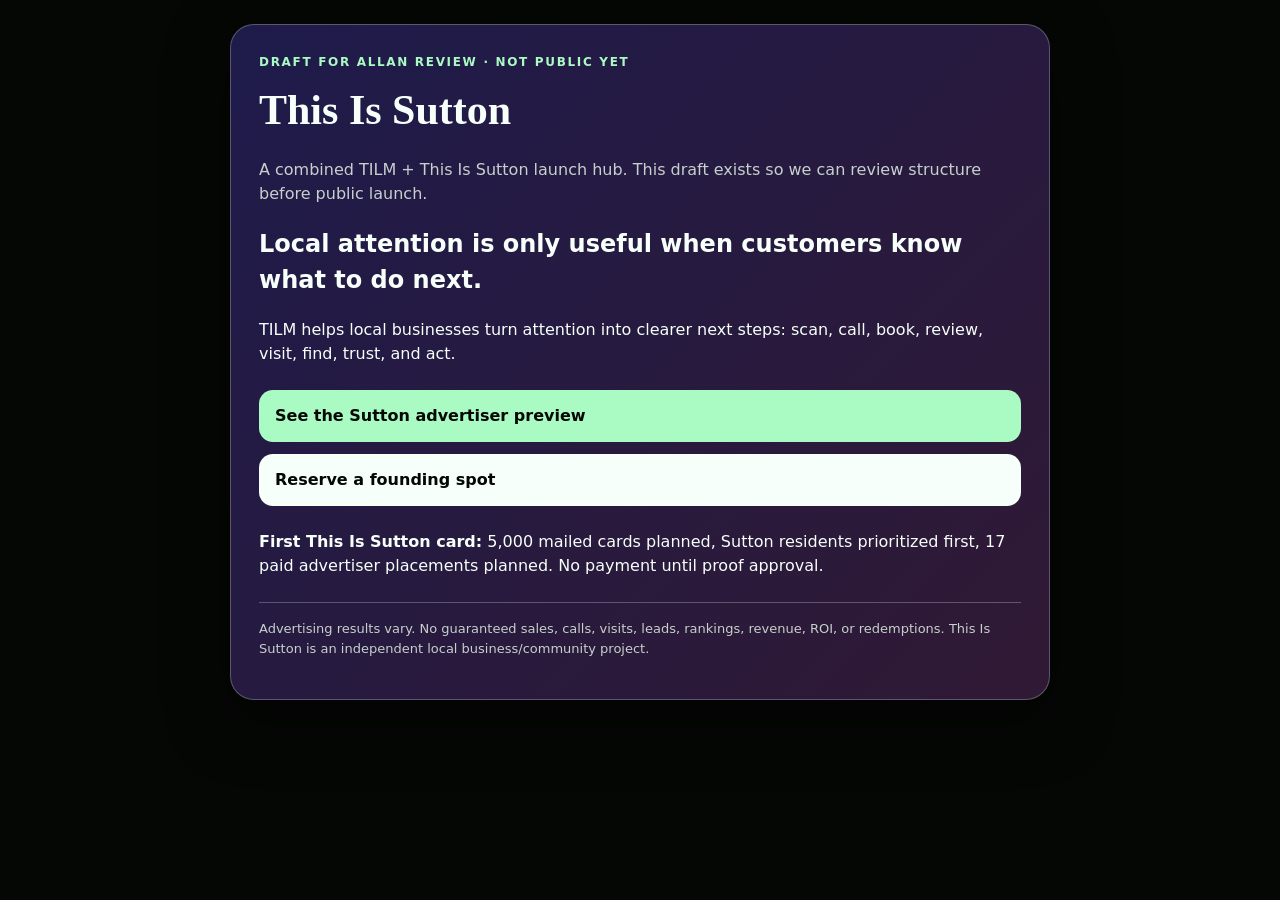
==== sutton/index.html @ c3d8fd7b "Initial TILM Signal Pages skeleton" ====
<!doctype html>
<html lang="en">
<head>
  <meta charset="utf-8">
  <meta name="viewport" content="width=device-width, initial-scale=1">
  <title>This Is Sutton — Signal Page Draft</title>
  <style>
    body{margin:0;background:#050705;color:#f7fffa;font-family:Inter,system-ui,sans-serif;line-height:1.5;padding:24px}
    main{max-width:820px;margin:0 auto}.card{border:1px solid #c7d0cc55;border-radius:24px;padding:28px;background:linear-gradient(135deg,#1e1b4b,#301934);box-shadow:0 20px 60px #0008}
    .badge{color:#aafac3;text-transform:uppercase;letter-spacing:.14em;font-size:12px;font-weight:800}h1{font-family:Georgia,serif;font-size:42px;margin:.2em 0}.actions{display:grid;gap:12px;margin:24px 0}.btn{display:block;text-decoration:none;background:#aafac3;color:#050705;padding:14px 16px;border-radius:14px;font-weight:800}.btn.secondary{background:#f7fffa}.muted{color:#c7d0cc}.fine{font-size:13px;color:#c7d0cc;border-top:1px solid #c7d0cc55;margin-top:24px;padding-top:16px}
  </style>
</head>
<body>
  <main>
    <section class="card">
      <div class="badge">Draft for Allan Review · Not Public Yet</div>
      <h1>This Is Sutton</h1>
      <p class="muted">A combined TILM + This Is Sutton launch hub. This draft exists so we can review structure before public launch.</p>
      <h2>Local attention is only useful when customers know what to do next.</h2>
      <p>TILM helps local businesses turn attention into clearer next steps: scan, call, book, review, visit, find, trust, and act.</p>
      <div class="actions">
        <a class="btn" href="#">See the Sutton advertiser preview</a>
        <a class="btn secondary" href="mailto:thisislocalmarketing@gmail.com">Reserve a founding spot</a>
      </div>
      <p><strong>First This Is Sutton card:</strong> 5,000 mailed cards planned, Sutton residents prioritized first, 17 paid advertiser placements planned. No payment until proof approval.</p>
      <p class="fine">Advertising results vary. No guaranteed sales, calls, visits, leads, rankings, revenue, ROI, or redemptions. This Is Sutton is an independent local business/community project.</p>
    </section>
  </main>
</body>
</html>
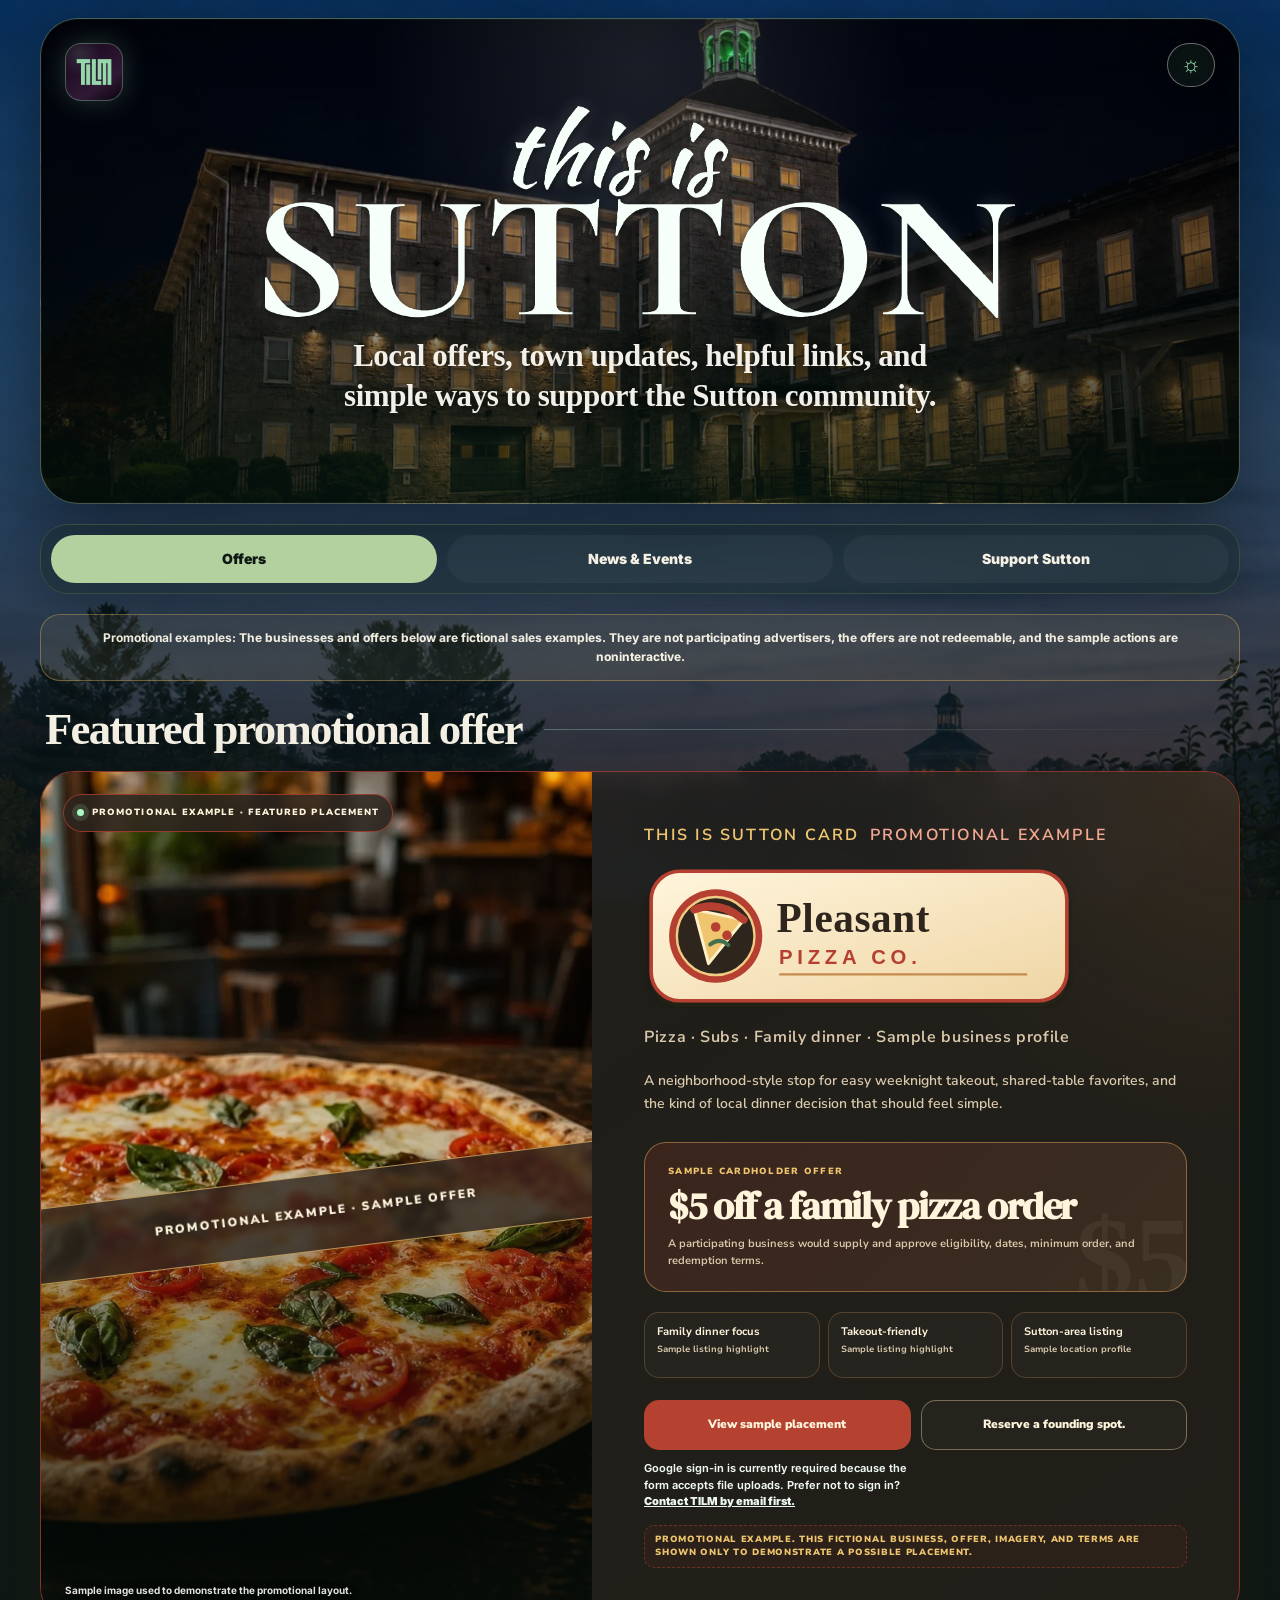
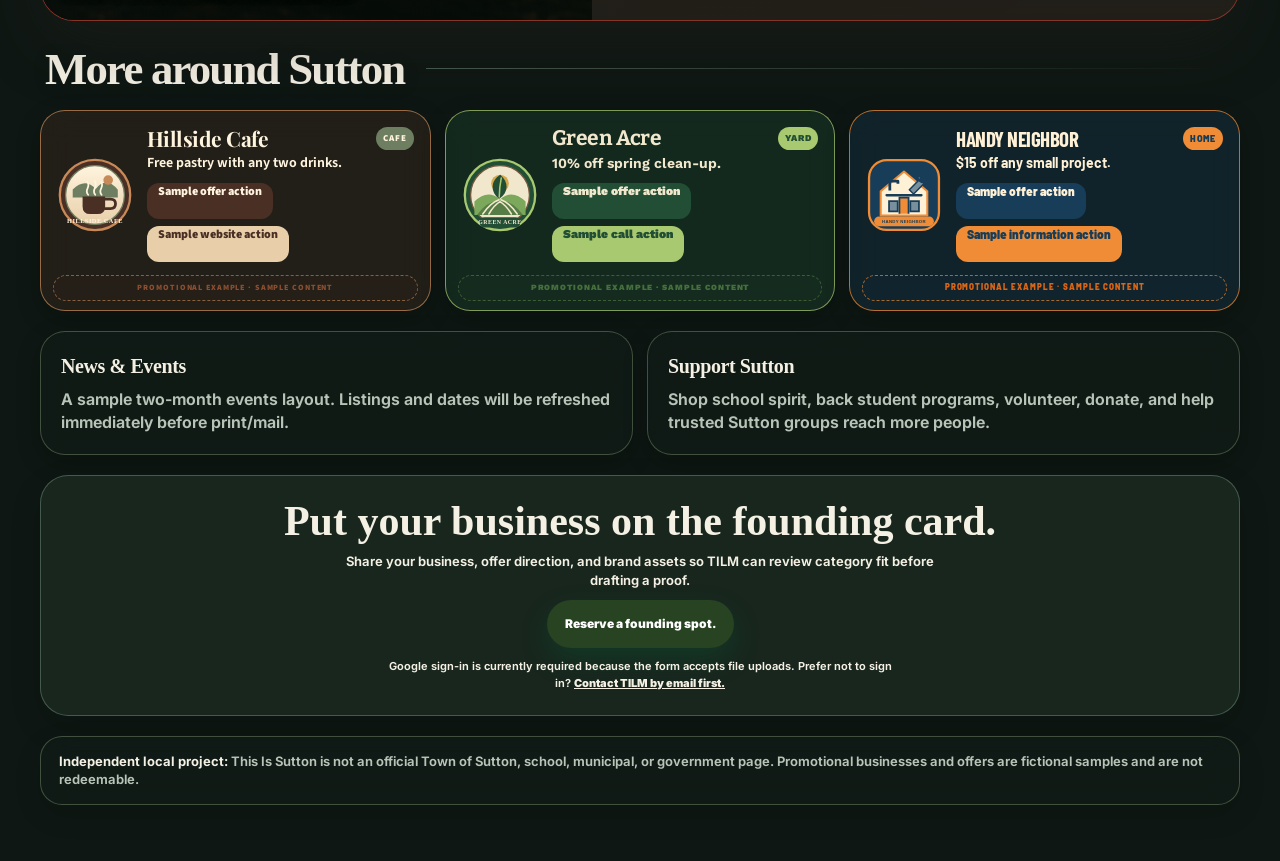
==== commit 16ce0ed6: "Publish TILM and This Is Sutton presales pages" ====
--- a/sutton/index.html
+++ b/sutton/index.html
@@ -1,30 +1,235 @@
 <!doctype html>
 <html lang="en">
 <head>
-  <meta charset="utf-8">
-  <meta name="viewport" content="width=device-width, initial-scale=1">
-  <title>This Is Sutton — Signal Page Draft</title>
+  <meta charset="utf-8" />
+  <meta name="viewport" content="width=device-width,initial-scale=1" />
+  <meta name="color-scheme" content="dark light" />
+  <title>This Is Sutton — Local Offers &amp; Community Links</title>
+  <meta name="description" content="Explore clearly labeled promotional advertiser examples, Sutton community links, and the This Is Sutton founding card opportunity." />
+  <link rel="canonical" href="https://thisislocalmarketing.github.io/tilm-signal-pages/sutton/" />
+  <meta name="robots" content="index,follow" />
+  <meta property="og:type" content="website" />
+  <meta property="og:title" content="This Is Sutton — Local Offers & Community Links" />
+  <meta property="og:description" content="Explore clearly labeled promotional advertiser examples, Sutton community links, and the This Is Sutton founding card opportunity." />
+  <meta property="og:url" content="https://thisislocalmarketing.github.io/tilm-signal-pages/sutton/" />
+  <link rel="preconnect" href="https://fonts.googleapis.com">
+  <link rel="preconnect" href="https://fonts.gstatic.com" crossorigin>
+  <link href="https://fonts.googleapis.com/css2?family=Cormorant+SC:wght@700&family=Inter:wght@500;600;700;800;900&display=swap" rel="stylesheet">
+  <link href="https://fonts.googleapis.com/css2?family=Barlow+Condensed:wght@700;800&family=Barlow:wght@600;700;800&family=Bitter:wght@700;800&family=DM+Serif+Display&family=Nunito+Sans:wght@600;700;800;900&family=Playfair+Display:wght@700;800&family=Source+Sans+3:wght@600;700;800&family=Work+Sans:wght@600;700;800&display=swap" rel="stylesheet">
   <style>
-    body{margin:0;background:#050705;color:#f7fffa;font-family:Inter,system-ui,sans-serif;line-height:1.5;padding:24px}
-    main{max-width:820px;margin:0 auto}.card{border:1px solid #c7d0cc55;border-radius:24px;padding:28px;background:linear-gradient(135deg,#1e1b4b,#301934);box-shadow:0 20px 60px #0008}
-    .badge{color:#aafac3;text-transform:uppercase;letter-spacing:.14em;font-size:12px;font-weight:800}h1{font-family:Georgia,serif;font-size:42px;margin:.2em 0}.actions{display:grid;gap:12px;margin:24px 0}.btn{display:block;text-decoration:none;background:#aafac3;color:#050705;padding:14px 16px;border-radius:14px;font-weight:800}.btn.secondary{background:#f7fffa}.muted{color:#c7d0cc}.fine{font-size:13px;color:#c7d0cc;border-top:1px solid #c7d0cc55;margin-top:24px;padding-top:16px}
+    :root{
+      --green:#00713D;--deep:#006D37;--leaf:#338E66;--sage:#A1C8B4;--tan:#C9B18B;--paper:#F7F4EA;--ink:#1F2F27;--cream:#FFFDF6;
+      --page-bg:linear-gradient(145deg,#071611,#10281f 62%,#1d3a2d);
+      --page-art:url('../assets/brand/this-is-sutton/sutton-rural-mill-background-dark-2026-07-12.png');
+      --page-art-overlay:linear-gradient(180deg,rgba(4,16,12,.16),rgba(5,19,14,.26) 52%,rgba(5,20,14,.48));
+      --surface:#101c17;--surface-2:#15251e;--tabs-bg:#0d241b;--tab-bg:#182e24;--tab-text:#d7eadf;--tab-border:#254737;
+      --section-title:#d8eadf;--feature-bg:linear-gradient(150deg,#162a21,#20392d);--feature-border:rgba(161,200,180,.32);
+      --card-bg:#15251e;--card-border:#284437;--body-text:#d8e7df;--muted-text:#b6c9bf;--pill-bg:#203a2e;--soft-btn-bg:#213b2f;
+      --bottom-bg:#14261e;--bottom-border:#2f4d3f;--bottom-text:#c0d4ca;--shadow:0 28px 80px rgba(0,0,0,.52);--card-shadow:0 8px 24px rgba(0,0,0,.22);
+      --hero-image:url('../assets/brand/this-is-sutton/manchaug_mills_night_final.jpg');
+      --hero-overlay:linear-gradient(180deg,rgba(5,15,24,.14),rgba(5,15,24,.32) 46%,rgba(6,24,17,.74));
+      --hero-shine:radial-gradient(circle at 50% 10%,rgba(255,253,246,.10),transparent 36%),linear-gradient(90deg,rgba(0,0,0,.30),transparent 28%,transparent 70%,rgba(0,0,0,.32));
+      color-scheme:dark;
+    }
+    body[data-theme="light"]{
+      --page-bg:linear-gradient(145deg,#dfe8dc,#f2ead8 65%,#a1c8b4);--page-art:url('../assets/brand/this-is-sutton/sutton-rural-mill-background-light-2026-07-12.png');--page-art-overlay:linear-gradient(180deg,rgba(247,244,234,.08),rgba(247,244,234,.20) 56%,rgba(231,235,221,.48));--surface:var(--cream);--surface-2:#fbfaf3;--tabs-bg:#edf5ed;--tab-bg:#fff;--tab-text:var(--deep);--tab-border:#d8e6d8;
+      --section-title:var(--deep);--feature-bg:linear-gradient(150deg,#f7f4ea,#e7ddc7);--feature-border:rgba(0,113,61,.30);--card-bg:#fff;--card-border:#e3dccd;--body-text:#3c453f;--muted-text:#465249;--pill-bg:#edf5ed;--soft-btn-bg:#eef4eb;
+      --bottom-bg:#f1f6ee;--bottom-border:#d7e5d7;--bottom-text:#4b5750;--shadow:0 28px 80px rgba(31,47,39,.30);--card-shadow:0 8px 20px rgba(31,47,39,.055);
+      --hero-image:url('../assets/brand/this-is-sutton/manchaug_mills_day_final.jpg');
+      --hero-overlay:linear-gradient(180deg,rgba(11,42,31,.04),rgba(10,38,28,.18) 44%,rgba(6,24,17,.58));
+      --hero-shine:radial-gradient(circle at 50% 6%,rgba(255,253,246,.18),transparent 38%),linear-gradient(90deg,rgba(0,0,0,.18),transparent 26%,transparent 72%,rgba(0,0,0,.22));
+      color-scheme:light;
+    }
+    *{box-sizing:border-box;margin:0;padding:0}
+    html{scroll-behavior:smooth}
+    body{min-height:100vh;background-color:#071611;background-image:var(--page-art-overlay),var(--page-art),var(--page-bg);background-size:cover,cover,cover;background-position:center,center bottom,center;background-attachment:fixed;color:var(--body-text);font-family:Inter,system-ui,-apple-system,Segoe UI,sans-serif;transition:background-color .2s ease,color .2s ease;line-height:1.45;-webkit-font-smoothing:antialiased}
+    body:before{content:"";position:fixed;inset:0;pointer-events:none;background-image:linear-gradient(rgba(161,200,180,.035) 1px,transparent 1px),linear-gradient(90deg,rgba(161,200,180,.035) 1px,transparent 1px);background-size:36px 36px;mask-image:linear-gradient(to bottom,#000,transparent 78%)}
+    body[data-theme="light"]:before{background-image:linear-gradient(rgba(0,113,61,.07) 1px,transparent 1px),linear-gradient(90deg,rgba(0,113,61,.07) 1px,transparent 1px)}
+    .page{position:relative;width:min(1180px,94vw);margin:24px auto 46px;display:grid;gap:18px}
+    .hero{position:relative;min-height:min(54vh,560px);border:1px solid rgba(161,200,180,.26);border-radius:38px;overflow:hidden;color:white;background-image:var(--hero-overlay),var(--hero-image);background-size:cover;background-position:center 47%;box-shadow:var(--shadow);display:grid;align-items:end;padding:28px}
+    .hero:before{content:"";position:absolute;inset:0;background:var(--hero-shine);pointer-events:none}.hero>*{position:relative;z-index:2}
+    .hero-top{position:absolute;top:24px;left:24px;right:24px;display:flex;justify-content:space-between;align-items:flex-start;z-index:3}.tilm-logo{width:58px;height:58px;border-radius:16px;overflow:hidden;background:radial-gradient(circle at 24% 18%,rgba(170,250,195,.14),transparent 34%),linear-gradient(145deg,#17051C,#301934 68%,#0B030D);border:1px solid rgba(170,250,195,.30);box-shadow:0 0 28px rgba(170,250,195,.20);padding:4px;display:grid;place-items:center}.tilm-logo img{display:block;width:100%;height:100%;object-fit:contain}
+    .theme-toggle{border:1px solid rgba(255,253,246,.38);background:rgba(16,28,23,.62);color:#aafac3;border-radius:999px;width:48px;height:44px;display:inline-grid;place-items:center;font-weight:900;cursor:pointer;box-shadow:0 8px 20px rgba(0,0,0,.18);backdrop-filter:blur(6px)}body[data-theme="light"] .theme-toggle{background:rgba(255,255,255,.86);color:#0F6D5E;border-color:rgba(16,33,29,.16)}.theme-toggle:focus-visible{outline:3px solid rgba(170,250,195,.56);outline-offset:3px}.mode-icon{font-size:22px;line-height:1;color:inherit;text-shadow:0 0 14px rgba(170,250,195,.24)}
+    .hero-inner{width:min(760px,100%);margin:76px auto 18px;text-align:center}.brand-logo{display:block;width:min(560px,96%);height:auto;margin:0 auto 16px;filter:drop-shadow(0 3px 4px rgba(0,0,0,.76)) drop-shadow(0 0 8px rgba(255,255,255,.20))}.brand-text-fallback{position:absolute;width:1px;height:1px;overflow:hidden;clip:rect(0 0 0 0);white-space:nowrap;clip-path:inset(50%)}h1{font-size:clamp(18px,2.2vw,27px);line-height:1.3;margin:0 auto;font-weight:850;color:rgba(255,253,246,.94);max-width:720px;text-wrap:balance;text-shadow:0 2px 10px rgba(0,0,0,.58)}
+    .tabs{display:grid;grid-template-columns:repeat(3,1fr);gap:10px;padding:14px;background:var(--tabs-bg);border:1px solid var(--tab-border);border-radius:28px;box-shadow:0 14px 38px rgba(0,0,0,.16)}.tab{border:0;border-radius:999px;min-height:50px;font-size:14px;font-weight:950;color:var(--tab-text);background:var(--tab-bg);font-family:inherit}.tab.active{background:var(--deep);color:white}body[data-theme="dark"] .tab.active{background:#a1c8b4;color:#10231b}
+    .content{display:grid;gap:18px}.section-head{display:flex;align-items:end;justify-content:space-between;gap:18px;margin:4px 4px 0}.section-head h2{font-family:Georgia,serif;font-size:clamp(30px,3.5vw,48px);letter-spacing:-.04em;color:var(--section-title)}
+    .feature{display:grid;grid-template-columns:minmax(0,1fr) auto;gap:20px;align-items:center;background:var(--feature-bg);border:1px solid var(--feature-border);border-radius:30px;padding:24px;box-shadow:var(--card-shadow);color:var(--body-text)}.label{font-size:11px;letter-spacing:.15em;text-transform:uppercase;color:var(--deep);font-weight:950;margin-bottom:10px}body[data-theme="dark"] .label{color:#a1c8b4}.feature h3{font-family:Georgia,serif;font-size:clamp(34px,4.8vw,66px);line-height:.95;letter-spacing:-.04em;margin-bottom:8px;color:var(--body-text)}.feature p{font-size:16px;line-height:1.42;color:var(--muted-text);font-weight:650}.actions{display:flex;flex-wrap:wrap;gap:10px}.btn,.micro .sample-action{border:0;border-radius:16px;min-height:50px;font-weight:950;font-size:14px;font-family:inherit;padding:0 18px}.primary{background:var(--green);color:white}.ghost{background:var(--tab-bg);border:1px solid rgba(0,113,61,.28);color:var(--tab-text)}body[data-theme="dark"] .ghost{border-color:#3d6652}
+    .offer-grid{display:grid;grid-template-columns:repeat(3,1fr);gap:14px}.offer{display:grid;grid-template-columns:64px 1fr;gap:14px;align-items:center;background:var(--card-bg);border:1px solid var(--card-border);border-radius:25px;padding:16px;box-shadow:var(--card-shadow);color:var(--body-text)}.badge{width:64px;height:64px;border-radius:20px;background:linear-gradient(150deg,#21392e,#14261e);display:grid;place-items:center;font-size:28px;border:1px solid #335545}body[data-theme="light"] .badge{background:linear-gradient(150deg,#eff7ef,#f3ead9);border-color:#dce4d8}.row{display:flex;justify-content:space-between;gap:8px;align-items:center;margin-bottom:4px}.row h3{font-size:18px;line-height:1.1;color:var(--body-text)}.cat{font-size:9px;text-transform:uppercase;letter-spacing:.09em;font-weight:950;color:var(--tab-text);background:var(--pill-bg);border-radius:999px;padding:5px 7px}.deal{font-size:14px;line-height:1.35;color:var(--body-text);font-weight:650;margin-bottom:10px}.micro{display:flex;gap:7px;flex-wrap:wrap}.micro .sample-action{min-height:36px;border-radius:12px;padding:0 11px;font-size:12px;background:var(--soft-btn-bg);color:var(--tab-text)}.micro .sample-action:first-child{background:var(--deep);color:white}body[data-theme="dark"] .micro .sample-action:first-child{background:#a1c8b4;color:#10231b}
+    .info-row{display:grid;grid-template-columns:1fr 1fr;gap:14px}.info-card{background:var(--card-bg);border:1px solid var(--card-border);border-radius:25px;padding:20px;color:var(--body-text);box-shadow:var(--card-shadow)}.info-card b{display:block;color:var(--tab-text);font-size:18px;margin-bottom:7px}.info-card p{color:var(--muted-text);font-weight:650}.bottom{background:var(--bottom-bg);border:1px solid var(--bottom-border);color:var(--bottom-text);border-radius:22px;padding:14px 16px;font-size:13px;line-height:1.35;font-weight:650}.bottom b{color:var(--tab-text)}
+    @media(max-width:850px){.hero{min-height:430px;padding:22px}.hero-top{top:18px;left:18px;right:18px}.tilm-logo{width:48px;height:48px}.hero-inner{margin-top:64px}.tabs{grid-template-columns:1fr}.feature{grid-template-columns:1fr}.offer-grid,.info-row{grid-template-columns:1fr}.actions{display:grid;grid-template-columns:1fr 1fr}.brand-logo{width:min(430px,96%)}}
+    @media(max-width:520px){.page{width:min(94vw,1180px);margin-top:12px}.hero{border-radius:28px;min-height:380px}.tabs{border-radius:22px}.feature,.offer,.info-card{border-radius:22px}.actions{grid-template-columns:1fr}.brand-logo{width:min(330px,96%)}h1{font-size:15px}.section-head h2{font-size:28px}.feature h3{font-size:32px}}
+
+    /* Sutton R&D background + expanded featured-business showcase. */
+    body[data-theme="light"]{background-color:#f3efe5}
+    .feature{position:relative;display:grid;grid-template-columns:minmax(0,.92fr) minmax(0,1.08fr);gap:0;align-items:stretch;min-height:500px;padding:0;overflow:hidden;border-radius:34px;background:rgba(13,35,26,.93);border-color:rgba(161,200,180,.42);box-shadow:0 22px 60px rgba(0,0,0,.30);backdrop-filter:blur(8px)}
+    .feature-media{position:relative;min-width:0;min-height:500px;background-image:linear-gradient(180deg,rgba(4,12,8,.05),rgba(4,12,8,.12) 46%,rgba(4,12,8,.82)),url('../assets/brand/this-is-sutton/pleasant-pizza-feature-preview-2026-07-11.webp');background-size:cover;background-position:46% center;overflow:hidden}
+    .feature-media:before{content:"";position:absolute;inset:0;background:linear-gradient(120deg,rgba(170,250,195,.10),transparent 36%),linear-gradient(rgba(255,255,255,.035) 1px,transparent 1px),linear-gradient(90deg,rgba(255,255,255,.035) 1px,transparent 1px);background-size:auto,38px 38px,38px 38px;pointer-events:none}
+    .feature-badge{position:absolute;left:22px;top:22px;z-index:2;display:inline-flex;align-items:center;gap:8px;min-height:38px;padding:0 13px;border:1px solid rgba(255,255,255,.34);border-radius:999px;background:rgba(8,27,19,.66);color:#f5fff8;font-size:9px;font-weight:900;letter-spacing:.12em;text-transform:uppercase;backdrop-filter:blur(10px)}
+    .feature-badge:before{content:"";width:7px;height:7px;border-radius:50%;background:#aafac3;box-shadow:0 0 0 5px rgba(170,250,195,.14)}
+    .feature .feature-photo-note{position:absolute;left:24px;right:24px;bottom:22px;z-index:2;color:rgba(255,255,255,.88);font-size:10px;line-height:1.45;font-weight:700;text-shadow:0 2px 10px rgba(0,0,0,.72)}
+    .feature-copy{display:flex;flex-direction:column;min-width:0;padding:clamp(30px,4.2vw,52px);background:radial-gradient(circle at 100% 0,rgba(161,200,180,.12),transparent 35%),linear-gradient(145deg,rgba(18,43,32,.98),rgba(10,29,21,.98));color:#edf7f0}
+    .feature-eyebrow{display:flex;align-items:center;gap:10px;color:#b7dec6;font-size:10px;font-weight:900;letter-spacing:.14em;text-transform:uppercase;margin-bottom:18px}.feature-eyebrow span{color:#d6bc8e}
+    .feature-copy h3{font-family:Georgia,serif;font-size:clamp(44px,5vw,64px);line-height:.93;letter-spacing:-.05em;color:#f4f5ed;margin:0 0 10px}.feature-meta{color:#a9beb2;font-size:12px;font-weight:800;letter-spacing:.04em;margin-bottom:20px}.feature-story{max-width:590px;color:#c3d1ca!important;font-size:14px!important;line-height:1.7!important;font-weight:600!important}
+    .feature-offer{position:relative;margin:26px 0 20px;padding:22px 23px;border:1px solid rgba(212,185,137,.45);border-radius:22px;background:linear-gradient(135deg,rgba(212,185,137,.15),rgba(161,200,180,.09));overflow:hidden}.feature-offer:after{content:"$5";position:absolute;right:-7px;bottom:-28px;color:rgba(244,238,223,.055);font-family:Georgia,serif;font-size:118px;line-height:1;font-weight:700;pointer-events:none}.feature-offer span{position:relative;z-index:1;display:block;color:#d4b989;font-size:9px;font-weight:900;letter-spacing:.14em;text-transform:uppercase;margin-bottom:9px}.feature-offer strong{position:relative;z-index:1;display:block;color:#fffdf6;font-family:Georgia,serif;font-size:clamp(27px,3vw,38px);line-height:1.05;letter-spacing:-.03em}.feature-offer p{position:relative;z-index:1;color:#aebfb6!important;font-size:11px!important;line-height:1.5!important;margin-top:9px}
+    .feature-facts{display:grid;grid-template-columns:repeat(3,minmax(0,1fr));gap:8px;margin-bottom:22px}.feature-fact{min-height:66px;padding:12px;border:1px solid rgba(161,200,180,.18);border-radius:15px;background:rgba(255,255,255,.025)}.feature-fact b{display:block;color:#e8f2ec;font-size:11px;line-height:1.25;margin-bottom:4px}.feature-fact span{display:block;color:#92a89d;font-size:9px;line-height:1.35;font-weight:700}
+    .feature-actions{display:grid;grid-template-columns:repeat(2,minmax(0,1fr));gap:10px;margin-top:auto}.feature-terms,.feature-action{min-width:0}.feature-terms summary,.feature-action{display:flex;align-items:center;justify-content:center;min-height:50px;padding:0 16px;border-radius:15px;font-size:12px;font-weight:900;text-align:center;text-decoration:none;cursor:pointer}.feature-terms summary{list-style:none;background:#aafac3;color:#10281e}.feature-terms summary::-webkit-details-marker{display:none}.feature-action{border:1px solid rgba(161,200,180,.34);color:#edf7f0;background:rgba(255,255,255,.025)}.feature-terms summary:hover{background:#c9fbd8}.feature-action:hover{background:rgba(255,255,255,.07)}.feature-terms summary:focus-visible,.feature-action:focus-visible{outline:3px solid rgba(170,250,195,.62);outline-offset:3px}.feature-terms[open]{grid-column:1/-1}.feature-terms[open] summary{margin-bottom:9px}.feature-terms-panel{padding:15px 16px;border:1px solid rgba(161,200,180,.24);border-radius:15px;background:rgba(6,22,15,.48);color:#b9c9c0;font-size:11px;line-height:1.6;font-weight:650}.feature-note{color:#80988c!important;font-size:9px!important;line-height:1.5!important;margin-top:15px}
+    body[data-theme="light"] .feature{background:rgba(255,253,246,.96);border-color:rgba(0,113,61,.25);box-shadow:0 22px 52px rgba(31,47,39,.18)}body[data-theme="light"] .feature-copy{background:radial-gradient(circle at 100% 0,rgba(0,113,61,.08),transparent 35%),linear-gradient(145deg,rgba(255,253,246,.99),rgba(240,239,224,.98));color:#183127}body[data-theme="light"] .feature-eyebrow{color:#19784c}body[data-theme="light"] .feature-copy h3{color:#173b2c}body[data-theme="light"] .feature-meta{color:#5e6f65}body[data-theme="light"] .feature-story{color:#53645a!important}body[data-theme="light"] .feature-offer{background:linear-gradient(135deg,rgba(201,177,139,.26),rgba(161,200,180,.18));border-color:rgba(0,113,61,.20)}body[data-theme="light"] .feature-offer strong{color:#173b2c}body[data-theme="light"] .feature-offer p{color:#596a60!important}body[data-theme="light"] .feature-fact{background:rgba(255,255,255,.62);border-color:rgba(0,113,61,.13)}body[data-theme="light"] .feature-fact b{color:#294b3b}body[data-theme="light"] .feature-fact span{color:#687970}body[data-theme="light"] .feature-action{color:#176b45;border-color:rgba(0,113,61,.28);background:rgba(255,255,255,.55)}body[data-theme="light"] .feature-terms-panel{background:rgba(255,255,255,.68);color:#53645a;border-color:rgba(0,113,61,.20)}body[data-theme="light"] .feature-note{color:#6a7a71!important}
+    @media(max-width:850px){body{background-attachment:scroll}.feature{grid-template-columns:1fr;min-height:0}.feature-media{min-height:280px;aspect-ratio:16/8;background-position:center 58%}.feature-copy{padding:30px}.feature-facts{grid-template-columns:repeat(3,1fr)}}
+    @media(max-width:520px){.feature{border-radius:22px}.feature-media{min-height:250px;aspect-ratio:4/3;background-position:46% center}.feature-badge{left:16px;top:16px}.feature .feature-photo-note{left:17px;right:17px;bottom:15px;font-size:9px}.feature-copy{padding:22px 18px}.feature-copy h3{font-size:40px}.feature-story{font-size:13px!important}.feature-offer{padding:19px}.feature-offer strong{font-size:27px}.feature-facts{grid-template-columns:1fr}.feature-fact{min-height:0}.feature-actions{grid-template-columns:1fr}.feature-terms[open]{grid-column:auto}}
+
+    /* 2026-07-12 Sutton polish pass: authentic background, quieter texture, and refined local-card system. */
+    body{background-position:center,center top,center;background-size:cover,cover,cover}
+    body:before{background:radial-gradient(circle at 50% -10%,rgba(170,250,195,.11),transparent 42%),linear-gradient(180deg,transparent 0,rgba(4,16,12,.12) 68%,rgba(4,16,12,.30));mask-image:none}
+    body[data-theme="light"]:before{background:radial-gradient(circle at 50% -8%,rgba(255,255,255,.38),transparent 43%),linear-gradient(180deg,transparent 0,rgba(239,235,220,.08) 60%,rgba(225,229,213,.22))}
+    .page{width:min(1200px,94vw);margin:18px auto 56px;gap:20px}
+    .hero{border-color:rgba(181,218,197,.38);box-shadow:0 30px 90px rgba(0,0,0,.48),inset 0 0 0 1px rgba(255,255,255,.035);isolation:isolate}
+    .theme-toggle,.tab,.offer,.info-card,.feature-action,.feature-terms summary,.micro .sample-action{transition:transform .18s ease,background-color .18s ease,border-color .18s ease,box-shadow .18s ease,color .18s ease}
+    .theme-toggle:hover{transform:translateY(-2px);border-color:rgba(170,250,195,.68);box-shadow:0 12px 28px rgba(0,0,0,.26)}
+    .tabs{padding:10px;background:rgba(8,31,22,.82);border-color:rgba(161,200,180,.30);box-shadow:0 16px 44px rgba(0,0,0,.20);backdrop-filter:blur(18px) saturate(1.08)}
+    body[data-theme="light"] .tabs{background:rgba(246,249,241,.86);border-color:rgba(0,113,61,.17);box-shadow:0 16px 36px rgba(31,47,39,.10)}
+    .tab{min-height:48px;background:rgba(255,255,255,.035);border:1px solid transparent;cursor:pointer;display:flex;align-items:center;justify-content:center;text-decoration:none}
+    .tab:hover{transform:translateY(-1px);border-color:rgba(161,200,180,.30);background:rgba(255,255,255,.07)}
+    body[data-theme="light"] .tab{background:rgba(255,255,255,.70)}body[data-theme="light"] .tab:hover{background:#fff;border-color:rgba(0,113,61,.18)}
+    .section-head{align-items:center;margin:9px 5px 2px}.section-head:after{content:"";height:1px;flex:1;background:linear-gradient(90deg,rgba(161,200,180,.38),transparent);margin-left:4px}.section-head h2{line-height:.95;text-shadow:0 2px 18px rgba(0,0,0,.14)}body[data-theme="light"] .section-head:after{background:linear-gradient(90deg,rgba(0,113,61,.28),transparent)}
+    body[data-theme="dark"] .offer,body[data-theme="dark"] .info-card,body[data-theme="dark"] .bottom{background:rgba(10,34,25,.84);border-color:rgba(161,200,180,.23);backdrop-filter:blur(15px) saturate(1.05)}
+    body[data-theme="light"] .offer,body[data-theme="light"] .info-card,body[data-theme="light"] .bottom{background:rgba(255,253,246,.88);border-color:rgba(0,113,61,.15);backdrop-filter:blur(15px) saturate(1.03)}
+    .offer{position:relative;overflow:hidden;min-height:132px}.offer:after{content:"";position:absolute;inset:auto -18% -62% 28%;height:110px;border:1px solid rgba(161,200,180,.10);border-radius:50%;pointer-events:none}.offer:hover{transform:translateY(-3px);border-color:rgba(170,250,195,.42);box-shadow:0 17px 38px rgba(0,0,0,.24)}body[data-theme="light"] .offer:hover{border-color:rgba(0,113,61,.30);box-shadow:0 17px 34px rgba(31,47,39,.14)}
+    .badge{font-family:Georgia,serif;font-size:18px;font-weight:800;letter-spacing:-.03em;color:#c8ead7;background:radial-gradient(circle at 25% 20%,rgba(170,250,195,.14),transparent 38%),linear-gradient(150deg,#1d3b2e,#0d231a);box-shadow:inset 0 0 0 1px rgba(255,255,255,.025),0 10px 24px rgba(0,0,0,.16)}body[data-theme="light"] .badge{color:#176a45;background:radial-gradient(circle at 25% 20%,rgba(255,255,255,.82),transparent 40%),linear-gradient(150deg,#e8f3e8,#eee2cc);border-color:rgba(0,113,61,.16)}
+    .micro .sample-action{cursor:pointer}.micro .sample-action:hover{transform:translateY(-1px);filter:brightness(1.08)}
+    .info-card{min-height:118px;display:flex;flex-direction:column;justify-content:center}.info-card b{font-family:Georgia,serif;font-size:20px;letter-spacing:-.02em}.info-card p{max-width:58ch}.info-card-link{text-decoration:none}.info-card-link:hover{transform:translateY(-3px);border-color:rgba(170,250,195,.42)}
+    .bottom{padding:16px 18px;box-shadow:0 10px 28px rgba(0,0,0,.12)}
+    @media(max-width:850px){.page{width:min(94vw,1200px);margin-top:12px}.offer{min-height:0}.section-head:after{min-width:34px}}
+    @media(max-width:520px){.page{gap:16px}.tabs{padding:8px}.section-head{margin-top:5px}.section-head h2{font-size:30px}.section-head:after{display:none}}  body[data-theme="light"] .tab.active{background:var(--deep);color:#fff;border-color:transparent}
+
+    /* Sutton landscape system: pine woods, highland ponds, granite, hayfields, and warm paper. */
+    :root{--green:#274322;--deep:#1d3320;--leaf:#709994;--sage:#b2d19e;--tan:#d8b35a;--paper:#f4f0e3;--ink:#18251d;--cream:#fffdf6;--page-bg:linear-gradient(145deg,#0e1713,#18261e 58%,#203127);--page-art-overlay:linear-gradient(180deg,rgba(14,23,19,.08),rgba(24,38,30,.24) 48%,rgba(14,23,19,.62));--surface:#18261e;--surface-2:#203127;--tabs-bg:#14231b;--tab-bg:#203127;--tab-text:#f4f0e3;--tab-border:#3a4d40;--section-title:#f4f0e3;--feature-bg:linear-gradient(150deg,#18261e,#203127);--feature-border:rgba(216,179,90,.40);--card-bg:#18261e;--card-border:#3a4d40;--body-text:#f4f0e3;--muted-text:#b9c4b9;--pill-bg:#203127;--soft-btn-bg:#203127;--bottom-bg:#18261e;--bottom-border:#3a4d40;--bottom-text:#b9c4b9}
+    body[data-theme="light"]{--sage:#8fb67b;--tan:#b5812d;--page-bg:linear-gradient(145deg,#e8e4d5,#f4f0e3 65%,#d8dfd2);--page-art-overlay:linear-gradient(180deg,rgba(244,240,227,.04),rgba(232,228,213,.18) 52%,rgba(218,220,204,.50));--surface:#fffdf6;--surface-2:#e8e4d5;--tabs-bg:#f4f0e3;--tab-bg:#fffdf6;--tab-text:#274322;--tab-border:#cbc5b8;--section-title:#274322;--feature-bg:linear-gradient(150deg,#fffdf6,#e8e4d5);--feature-border:rgba(181,129,45,.34);--card-bg:#fffdf6;--card-border:#cbc5b8;--body-text:#18251d;--muted-text:#59665e;--pill-bg:#e8e4d5;--soft-btn-bg:#e8e4d5;--bottom-bg:#f4f0e3;--bottom-border:#cbc5b8;--bottom-text:#59665e}
+    body{background-color:#0e1713}.page{z-index:1}.tilm-logo{text-decoration:none;transition:transform .18s ease,border-color .18s ease,box-shadow .18s ease}.tilm-logo:hover{transform:translateY(-2px);border-color:rgba(178,209,158,.68);box-shadow:0 10px 30px rgba(0,0,0,.28),0 0 24px rgba(178,209,158,.16)}.tilm-logo:focus-visible{outline:3px solid #b2d19e;outline-offset:4px}
+    body:before{background:radial-gradient(ellipse at 12% 22%,rgba(75,119,132,.22),transparent 34%),radial-gradient(ellipse at 88% 34%,rgba(195,165,108,.12),transparent 30%),linear-gradient(180deg,transparent 0,rgba(6,23,16,.16) 62%,rgba(6,23,16,.40));mask-image:none}
+    body[data-theme="light"]:before{background:radial-gradient(ellipse at 12% 20%,rgba(82,119,131,.14),transparent 34%),radial-gradient(ellipse at 88% 32%,rgba(195,165,108,.18),transparent 30%),linear-gradient(180deg,rgba(255,255,255,.08),transparent 58%,rgba(214,220,205,.24))}
+    body:after{content:"";position:fixed;inset:0;pointer-events:none;z-index:0;opacity:.045;mix-blend-mode:soft-light;background-image:url("data:image/svg+xml,%3Csvg viewBox='0 0 180 180' xmlns='http://www.w3.org/2000/svg'%3E%3Cfilter id='n'%3E%3CfeTurbulence type='fractalNoise' baseFrequency='.78' numOctaves='4' stitchTiles='stitch'/%3E%3C/filter%3E%3Crect width='100%25' height='100%25' filter='url(%23n)' opacity='.7'/%3E%3C/svg%3E")}.feature-media:before{background:radial-gradient(ellipse at 22% 18%,rgba(159,196,170,.18),transparent 34%),radial-gradient(ellipse at 86% 82%,rgba(195,165,108,.15),transparent 32%),repeating-radial-gradient(ellipse at 100% 10%,transparent 0 28px,rgba(220,235,224,.055) 29px 30px,transparent 31px 48px);background-size:auto;opacity:.86}
+    .tabs{background:rgba(20,35,27,.86);border-color:var(--tab-border)}body[data-theme="light"] .tabs{background:rgba(244,240,227,.90)}.tab.active,body[data-theme="dark"] .tab.active{background:var(--sage);color:#0e1713}body[data-theme="light"] .tab.active{background:var(--green);color:#fff}.badge{color:#c5dfcf}.feature-eyebrow span,.feature-offer span{color:var(--tan)}.feature-offer{border-color:rgba(216,179,90,.46)}.feature-terms summary{background:var(--sage);color:#0e1713}.feature-terms summary:hover{background:#c2dab2}body[data-theme="light"] .feature-terms summary{background:var(--green);color:#fff}
+    body[data-theme="dark"] .offer,body[data-theme="dark"] .info-card,body[data-theme="dark"] .bottom{background:rgba(24,38,30,.93);border-color:#3a4d40}body[data-theme="light"] .offer,body[data-theme="light"] .info-card,body[data-theme="light"] .bottom{background:rgba(255,253,246,.95);border-color:#cbc5b8}body[data-theme="dark"] .feature-copy{background:radial-gradient(circle at 100% 0,rgba(112,153,148,.10),transparent 35%),linear-gradient(145deg,rgba(24,38,30,.99),rgba(20,35,27,.99))}body[data-theme="light"] .feature-copy{background:radial-gradient(circle at 100% 0,rgba(112,153,148,.09),transparent 35%),linear-gradient(145deg,rgba(255,253,246,.99),rgba(232,228,213,.98))}.feature-copy h3,.feature-fact b,.feature-offer strong{color:var(--body-text)}.feature-meta,.feature-story,.feature-offer p{color:var(--muted-text)!important}.feature-fact{border-color:var(--card-border)}.feature-fact span,.feature-note{color:var(--muted-text)!important}.feature-action{color:var(--body-text);border-color:var(--card-border)}
+    /* Offers atmosphere: restrained warm storefront light; paid placements stay visually solid. */
+    body:before{background:radial-gradient(ellipse at 18% 28%,rgba(112,153,148,.10),transparent 34%),radial-gradient(ellipse at 78% 42%,rgba(216,179,90,.075),transparent 28%),linear-gradient(180deg,transparent 0,rgba(14,23,19,.10) 64%,rgba(14,23,19,.26))}body[data-theme="light"]:before{background:radial-gradient(ellipse at 18% 26%,rgba(112,153,148,.08),transparent 34%),radial-gradient(ellipse at 78% 40%,rgba(181,129,45,.09),transparent 28%),linear-gradient(180deg,rgba(255,253,246,.03),transparent 62%,rgba(232,228,213,.15))}body:after{opacity:.022}.feature-media:before{background:none!important;opacity:0!important}.tabs{background:rgba(20,35,27,.58)}body[data-theme="light"] .tabs{background:rgba(244,240,227,.66)}body[data-theme="dark"] .info-card,body[data-theme="dark"] .bottom{background:rgba(24,38,30,.58)}body[data-theme="light"] .info-card,body[data-theme="light"] .bottom{background:rgba(255,253,246,.68)}body[data-theme="dark"] .offer{background:rgba(24,38,30,.94)}body[data-theme="light"] .offer{background:rgba(255,253,246,.96)}
+    .feature-media:after{content:"PROMOTIONAL EXAMPLE  ·  SAMPLE OFFER";position:absolute;z-index:3;left:-9%;right:-9%;top:52%;min-height:54px;display:flex;align-items:center;justify-content:center;padding:10px 18px;transform:translateY(-50%) rotate(-7deg);border-top:1px solid rgba(244,240,227,.46);border-bottom:1px solid rgba(244,240,227,.46);background:rgba(14,23,19,.72);color:rgba(244,240,227,.92);font-size:12px;font-weight:950;letter-spacing:.17em;text-align:center;text-transform:uppercase;text-shadow:0 2px 10px rgba(0,0,0,.44);pointer-events:none;backdrop-filter:blur(3px)}.feature-note{display:block;width:max-content;max-width:100%;margin-top:15px;padding:7px 10px;border:1px dashed rgba(216,179,90,.48);border-radius:10px;background:rgba(216,179,90,.07);color:var(--tan)!important;font-size:9px!important;font-weight:900!important;letter-spacing:.08em;text-transform:uppercase}.offer{padding-bottom:48px}.offer>*{position:relative;z-index:1}.sample-ad-watermark{position:absolute!important;z-index:3!important;left:12px;right:12px;bottom:9px;min-height:26px;display:flex;align-items:center;justify-content:center;border:1px dashed rgba(216,179,90,.44);border-radius:999px;background:rgba(14,23,19,.70);color:#d8b35a;font-size:8px;font-weight:950;letter-spacing:.11em;text-align:center;text-transform:uppercase;pointer-events:none}body[data-theme="light"] .sample-ad-watermark{background:rgba(255,253,246,.90);color:#984a3c;border-color:rgba(152,74,60,.38)}
+    /* Distinct fictional business brand systems. */
+    .feature.brand-pleasant{border-color:rgba(181,65,48,.72);box-shadow:0 24px 66px rgba(45,37,31,.28)}body[data-theme="dark"] .brand-pleasant .feature-copy{background:radial-gradient(circle at 100% 0,rgba(197,139,79,.16),transparent 34%),linear-gradient(145deg,#2d251f,#39291f)}body[data-theme="light"] .brand-pleasant .feature-copy{background:radial-gradient(circle at 100% 0,rgba(197,139,79,.14),transparent 34%),linear-gradient(145deg,#fff5dc,#efd5a4)}.feature-business-logo{display:block;width:min(430px,100%);height:auto;margin:0 0 18px}.feature-business-name{position:absolute;width:1px;height:1px;overflow:hidden;clip:rect(0 0 0 0);clip-path:inset(50%);white-space:nowrap}.brand-pleasant .feature-eyebrow,.brand-pleasant .feature-meta,.brand-pleasant .feature-story,.brand-pleasant .feature-offer p,.brand-pleasant .feature-fact,.brand-pleasant .feature-action,.brand-pleasant .feature-terms,.brand-pleasant .feature-note{font-family:'Nunito Sans',Inter,sans-serif}.brand-pleasant .feature-eyebrow{color:#efc56f}.brand-pleasant .feature-eyebrow span{color:#f1a68f}.brand-pleasant .feature-offer{border-color:rgba(197,139,79,.62);background:linear-gradient(135deg,rgba(181,65,48,.18),rgba(197,139,79,.15))}.brand-pleasant .feature-offer span{color:#efc56f;font-family:'Nunito Sans',sans-serif}.brand-pleasant .feature-offer strong{font-family:'DM Serif Display',Georgia,serif}.brand-pleasant .feature-fact{border-color:rgba(197,139,79,.30)}.brand-pleasant .feature-terms summary{background:#b54130;color:#fff5dc;font-family:'Nunito Sans',sans-serif}.brand-pleasant .feature-terms summary:hover{background:#ca5542}.brand-pleasant .feature-action{border-color:rgba(239,213,164,.42);font-family:'Nunito Sans',sans-serif}.brand-pleasant .feature-media:after{background:rgba(45,37,31,.78);border-color:rgba(239,197,111,.68);color:#fff5dc;font-family:'Nunito Sans',sans-serif}.brand-pleasant .feature-badge{background:rgba(45,37,31,.84);border-color:rgba(181,65,48,.74);color:#fff5dc;font-family:'Nunito Sans',sans-serif}.brand-pleasant .feature-note{border-color:rgba(181,65,48,.48);background:rgba(181,65,48,.08);color:#efc56f!important}body[data-theme="dark"] .brand-pleasant .feature-meta,body[data-theme="dark"] .brand-pleasant .feature-story,body[data-theme="dark"] .brand-pleasant .feature-offer p,body[data-theme="dark"] .brand-pleasant .feature-fact span{color:#dbc9ad!important}body[data-theme="dark"] .brand-pleasant .feature-fact b,body[data-theme="dark"] .brand-pleasant .feature-offer strong,body[data-theme="dark"] .brand-pleasant .feature-action{color:#fff5dc}body[data-theme="light"] .brand-pleasant .feature-meta,body[data-theme="light"] .brand-pleasant .feature-story,body[data-theme="light"] .brand-pleasant .feature-offer p,body[data-theme="light"] .brand-pleasant .feature-fact span{color:#6c5645!important}body[data-theme="light"] .brand-pleasant .feature-fact b,body[data-theme="light"] .brand-pleasant .feature-offer strong,body[data-theme="light"] .brand-pleasant .feature-action{color:#2d251f}
+    .offer.business-brand{grid-template-columns:76px 1fr;font-family:var(--brand-body);border-width:1px}.business-badge{width:76px;height:76px;padding:0;background:transparent!important;border:0!important;border-radius:22px;box-shadow:none!important;overflow:hidden}.business-badge img{display:block;width:100%;height:100%;object-fit:contain}.offer.business-brand .row h3{font-family:var(--brand-display);font-size:21px;letter-spacing:-.025em}.offer.business-brand .deal,.offer.business-brand .cat,.offer.business-brand .micro .sample-action,.offer.business-brand .sample-ad-watermark{font-family:var(--brand-body)}
+    .brand-hillside{--brand-display:'Playfair Display',Georgia,serif;--brand-body:'Source Sans 3',Inter,sans-serif}body[data-theme="dark"] .offer.brand-hillside{background:rgba(74,47,37,.96);border-color:#c78957;color:#fff4de}body[data-theme="light"] .offer.brand-hillside{background:rgba(255,244,222,.97);border-color:#c78957;color:#4a2f25}.brand-hillside .row h3,.brand-hillside .deal{color:inherit}.brand-hillside .cat{background:#6d7f60;color:#fff4de}.brand-hillside .micro .sample-action:first-child,body[data-theme="dark"] .brand-hillside .micro .sample-action:first-child{background:#4a2f25;color:#fff4de}.brand-hillside .micro .sample-action:not(:first-child){background:#e8cfaa;color:#4a2f25}.brand-hillside .sample-ad-watermark,body[data-theme="light"] .brand-hillside .sample-ad-watermark{border-color:rgba(199,137,87,.62);background:rgba(74,47,37,.10);color:#8b4f31}
+    .brand-green-acre{--brand-display:Bitter,Georgia,serif;--brand-body:'Work Sans',Inter,sans-serif}body[data-theme="dark"] .offer.brand-green-acre{background:rgba(34,78,53,.96);border-color:#a8c96f;color:#f1e7cc}body[data-theme="light"] .offer.brand-green-acre{background:rgba(241,231,204,.97);border-color:#7ba85a;color:#224e35}.brand-green-acre .row h3,.brand-green-acre .deal{color:inherit}.brand-green-acre .cat{background:#a8c96f;color:#224e35}.brand-green-acre .micro .sample-action:first-child,body[data-theme="dark"] .brand-green-acre .micro .sample-action:first-child{background:#224e35;color:#f1e7cc}.brand-green-acre .micro .sample-action:not(:first-child){background:#a8c96f;color:#224e35}.brand-green-acre .sample-ad-watermark,body[data-theme="light"] .brand-green-acre .sample-ad-watermark{border-color:rgba(86,125,69,.62);background:rgba(34,78,53,.09);color:#456f3c}
+    .brand-handy{--brand-display:'Barlow Condensed',Arial,sans-serif;--brand-body:Barlow,Inter,sans-serif}body[data-theme="dark"] .offer.brand-handy{background:rgba(24,61,89,.96);border-color:#ef8c35;color:#fff1d6}body[data-theme="light"] .offer.brand-handy{background:rgba(255,241,214,.97);border-color:#ef8c35;color:#183d59}.brand-handy .row h3{color:inherit;font-size:24px;text-transform:uppercase;letter-spacing:.015em}.brand-handy .deal{color:inherit}.brand-handy .cat{background:#ef8c35;color:#183d59}.brand-handy .micro .sample-action:first-child,body[data-theme="dark"] .brand-handy .micro .sample-action:first-child{background:#183d59;color:#fff1d6}.brand-handy .micro .sample-action:not(:first-child){background:#ef8c35;color:#183d59}.brand-handy .sample-ad-watermark,body[data-theme="light"] .brand-handy .sample-ad-watermark{border-color:rgba(239,140,53,.68);background:rgba(24,61,89,.09);color:#d76618}
+    /* Near-transparent glass surfaces: brand color remains as a tint, not a solid block. */
+    .tabs{background:rgba(20,35,27,.32)}body[data-theme="light"] .tabs{background:rgba(244,240,227,.42)}
+    body[data-theme="dark"] .info-card,body[data-theme="dark"] .bottom{background:rgba(24,38,30,.28);border-color:rgba(178,209,158,.30)}body[data-theme="light"] .info-card,body[data-theme="light"] .bottom{background:rgba(255,253,246,.36);border-color:rgba(39,67,34,.20)}
+    .feature.brand-pleasant{background:rgba(45,37,31,.24)}body[data-theme="light"] .feature.brand-pleasant{background:rgba(255,245,220,.30)}body[data-theme="dark"] .brand-pleasant .feature-copy{background:radial-gradient(circle at 100% 0,rgba(197,139,79,.13),transparent 34%),linear-gradient(145deg,rgba(45,37,31,.46),rgba(57,41,31,.36))}body[data-theme="light"] .brand-pleasant .feature-copy{background:radial-gradient(circle at 100% 0,rgba(197,139,79,.12),transparent 34%),linear-gradient(145deg,rgba(255,245,220,.50),rgba(239,213,164,.42))}
+    body[data-theme="dark"] .offer.brand-hillside{background:rgba(74,47,37,.34);border-color:rgba(199,137,87,.72)}body[data-theme="light"] .offer.brand-hillside{background:rgba(255,244,222,.42);border-color:rgba(139,79,49,.52)}
+    body[data-theme="dark"] .offer.brand-green-acre{background:rgba(34,78,53,.34);border-color:rgba(168,201,111,.72)}body[data-theme="light"] .offer.brand-green-acre{background:rgba(241,231,204,.42);border-color:rgba(69,111,60,.52)}
+    body[data-theme="dark"] .offer.brand-handy{background:rgba(24,61,89,.34);border-color:rgba(239,140,53,.74)}body[data-theme="light"] .offer.brand-handy{background:rgba(255,241,214,.42);border-color:rgba(215,102,24,.54)}
+    @media(max-width:520px){.feature-media:after{min-height:46px;font-size:10px;letter-spacing:.13em}.feature-note{width:100%;text-align:center}.offer{padding-bottom:47px}}
+    @media(max-width:850px){body:after{position:absolute}}
+    /* Center and slightly enlarge the complete mill-photo hero message. */
+    .hero{align-items:center}.hero-inner{width:min(1000px,100%);margin:0 auto;text-align:center}.brand-logo{width:min(750px,98%);margin:0 auto 18px}.hero h1{max-width:820px;margin-inline:auto;font-family:Georgia,'Times New Roman',serif;font-size:clamp(22px,2.55vw,31px);font-weight:700;letter-spacing:-.015em;line-height:1.28}
+    @media(max-width:850px){.hero-inner{width:min(920px,100%);margin:0 auto}.brand-logo{width:min(640px,98%)}.hero h1{max-width:720px;font-size:26px}}@media(max-width:520px){.hero{padding-inline:12px}.hero-inner{width:100%;margin:0 auto}.brand-logo{width:min(325px,100%);margin-bottom:13px}.hero h1{max-width:32ch;font-size:18px;line-height:1.3}}
+    .hero-inner{transform:translateY(0)}@media(max-width:850px){.hero-inner{transform:translateY(0)}}@media(max-width:520px){.hero-inner{transform:translateY(0)}}
+
+    .sample-notice{border:1px solid rgba(216,179,90,.42);border-radius:20px;padding:14px 16px;background:rgba(216,179,90,.08);color:var(--text);font-size:12px;font-weight:750;line-height:1.55;text-align:center}.sample-notice strong{color:var(--title)}
+    .founding-cta{display:grid;justify-items:center;gap:10px;border:1px solid rgba(161,200,180,.32);border-radius:28px;padding:24px;background:var(--surface);backdrop-filter:blur(16px);box-shadow:0 12px 32px rgba(0,0,0,.14);text-align:center}.founding-cta h2{font-family:Georgia,serif;color:var(--title);font-size:clamp(28px,4vw,42px);line-height:1;margin:0}.founding-cta p{max-width:68ch;color:var(--muted);font-size:13px;font-weight:650}.founding-cta .reserve-button{display:inline-flex;align-items:center;justify-content:center;min-height:48px;padding:0 18px;border-radius:999px;background:var(--green);color:#fff;text-decoration:none;font-size:12px;font-weight:950;box-shadow:0 12px 28px rgba(0,113,61,.24)}.form-access-note{max-width:72ch!important;color:var(--muted)!important;font-size:11px!important;line-height:1.5!important}.form-access-note a{color:var(--title);font-weight:900}
   </style>
 </head>
-<body>
-  <main>
-    <section class="card">
-      <div class="badge">Draft for Allan Review · Not Public Yet</div>
-      <h1>This Is Sutton</h1>
-      <p class="muted">A combined TILM + This Is Sutton launch hub. This draft exists so we can review structure before public launch.</p>
-      <h2>Local attention is only useful when customers know what to do next.</h2>
-      <p>TILM helps local businesses turn attention into clearer next steps: scan, call, book, review, visit, find, trust, and act.</p>
-      <div class="actions">
-        <a class="btn" href="#">See the Sutton advertiser preview</a>
-        <a class="btn secondary" href="mailto:thisislocalmarketing@gmail.com">Reserve a founding spot</a>
+<body data-theme="dark">
+  <main class="page">
+    <section class="hero" aria-labelledby="page-title">
+      <div class="hero-top">
+        <a class="tilm-logo" href="../" aria-label="Open the TILM Signal Page" title="TILM Signal Page"><img src="../assets/brand/tilm-logo-mint-square-web-2026-07-05.png" alt="TILM" width="900" height="900" /></a>
+        <button class="theme-toggle" type="button" aria-label="Switch to light mode" title="Switch to light mode"><span class="mode-icon" aria-hidden="true">☼</span></button>
       </div>
-      <p><strong>First This Is Sutton card:</strong> 5,000 mailed cards planned, Sutton residents prioritized first, 17 paid advertiser placements planned. No payment until proof approval.</p>
-      <p class="fine">Advertising results vary. No guaranteed sales, calls, visits, leads, rankings, revenue, ROI, or redemptions. This Is Sutton is an independent local business/community project.</p>
+      <div class="hero-inner" aria-label="This Is Sutton">
+        <img class="brand-logo" src="../assets/brand/this-is-sutton/this-is-sutton-logo-white-transparent.png" alt="This Is Sutton" width="2443" height="690" />
+        <span class="brand-text-fallback">this is Sutton</span>
+        <h1 id="page-title">Local offers, town updates, helpful links, and simple ways to support the Sutton community.</h1>
+      </div>
     </section>
+
+    <nav class="tabs" aria-label="Signal Page sections">
+      <a class="tab active" href="./" aria-current="page">Offers</a>
+      <a class="tab" href="news/">News &amp; Events</a>
+      <a class="tab" href="support/">Support Sutton</a>
+    </nav>
+
+    <section class="content" aria-label="Promotional local offer examples">
+      <div class="sample-notice"><strong>Promotional examples:</strong> The businesses and offers below are fictional sales examples. They are not participating advertisers, the offers are not redeemable, and the sample actions are noninteractive.</div>
+      <div class="section-head"><h2>Featured promotional offer</h2></div>
+      <article class="feature brand-pleasant" aria-labelledby="featured-business-name">
+        <div class="feature-media" role="img" aria-label="Promotional example of a family pizza in a neighborhood restaurant">
+          <span class="feature-badge">Promotional example · Featured placement</span>
+          <p class="feature-photo-note">Sample image used to demonstrate the promotional layout.</p>
+        </div>
+        <div class="feature-copy">
+          <p class="feature-eyebrow">This Is Sutton card <span>Promotional example</span></p>
+          <img class="feature-business-logo" src="../assets/brand/this-is-sutton/mock-businesses/pleasant-pizza-co-logo.svg" alt="Pleasant Pizza Co. promotional sample logo" width="720" height="240" />
+          <h3 class="feature-business-name" id="featured-business-name">Pleasant Pizza Co.</h3>
+          <p class="feature-meta">Pizza · Subs · Family dinner · Sample business profile</p>
+          <p class="feature-story">A neighborhood-style stop for easy weeknight takeout, shared-table favorites, and the kind of local dinner decision that should feel simple.</p>
+
+          <div class="feature-offer" id="featured-offer-details">
+            <span>Sample cardholder offer</span>
+            <strong>$5 off a family pizza order</strong>
+            <p>A participating business would supply and approve eligibility, dates, minimum order, and redemption terms.</p>
+          </div>
+
+          <div class="feature-facts" aria-label="Promotional business highlights">
+            <div class="feature-fact"><b>Family dinner focus</b><span>Sample listing highlight</span></div>
+            <div class="feature-fact"><b>Takeout-friendly</b><span>Sample listing highlight</span></div>
+            <div class="feature-fact"><b>Sutton-area listing</b><span>Sample location profile</span></div>
+          </div>
+
+          <div class="feature-actions">
+            <details class="feature-terms">
+              <summary>View sample placement</summary>
+              <div class="feature-terms-panel">Promotional example—this is sample content, not a participating advertiser or redeemable offer. An approved listing would show the redemption steps, valid dates, exclusions, and direct business contact information here.</div>
+            </details>
+            <a class="feature-action" href="https://docs.google.com/forms/d/e/1FAIpQLSdHepFKXU30rinx8aT_w94Xa5g8POqrdkYuu0Fn06JJw9cvgw/viewform" target="_blank" rel="noopener">Reserve a founding spot.</a><p class="form-access-note">Google sign-in is currently required because the form accepts file uploads. Prefer not to sign in? <a href="mailto:thisislocalmarketing@gmail.com">Contact TILM by email first.</a></p>
+          </div>
+          <p class="feature-note">Promotional example. This fictional business, offer, imagery, and terms are shown only to demonstrate a possible placement.</p>
+        </div>
+      </article>
+
+      <div class="section-head"><h2>More around Sutton</h2></div>
+      <div class="offer-grid">
+        <article class="offer business-brand brand-hillside"><div class="badge business-badge"><img src="../assets/brand/this-is-sutton/mock-businesses/hillside-cafe-logo.svg" alt="Hillside Cafe promotional sample logo" width="300" height="300" /></div><div><div class="row"><h3>Hillside Cafe</h3><span class="cat">Cafe</span></div><p class="deal">Free pastry with any two drinks.</p><div class="micro"><span class="sample-action" aria-disabled="true">Sample offer action</span><span class="sample-action" aria-disabled="true">Sample website action</span></div></div><span class="sample-ad-watermark">Promotional example · Sample content</span></article>
+        <article class="offer business-brand brand-green-acre"><div class="badge business-badge"><img src="../assets/brand/this-is-sutton/mock-businesses/green-acre-logo.svg" alt="Green Acre promotional sample logo" width="300" height="300" /></div><div><div class="row"><h3>Green Acre</h3><span class="cat">Yard</span></div><p class="deal">10% off spring clean-up.</p><div class="micro"><span class="sample-action" aria-disabled="true">Sample offer action</span><span class="sample-action" aria-disabled="true">Sample call action</span></div></div><span class="sample-ad-watermark">Promotional example · Sample content</span></article>
+        <article class="offer business-brand brand-handy"><div class="badge business-badge"><img src="../assets/brand/this-is-sutton/mock-businesses/handy-neighbor-logo.svg" alt="Handy Neighbor promotional sample logo" width="300" height="300" /></div><div><div class="row"><h3>Handy Neighbor</h3><span class="cat">Home</span></div><p class="deal">$15 off any small project.</p><div class="micro"><span class="sample-action" aria-disabled="true">Sample offer action</span><span class="sample-action" aria-disabled="true">Sample information action</span></div></div><span class="sample-ad-watermark">Promotional example · Sample content</span></article>
+      </div>
+    </section>
+
+    <section class="info-row" aria-label="Local updates and support prompts">
+      <a class="info-card info-card-link" href="news/"><b>News &amp; Events</b><p>A sample two-month events layout. Listings and dates will be refreshed immediately before print/mail.</p></a>
+      <a class="info-card info-card-link" href="support/"><b>Support Sutton</b><p>Shop school spirit, back student programs, volunteer, donate, and help trusted Sutton groups reach more people.</p></a>
+    </section>
+
+    <section class="founding-cta" aria-labelledby="founding-spot-title"><h2 id="founding-spot-title">Put your business on the founding card.</h2><p>Share your business, offer direction, and brand assets so TILM can review category fit before drafting a proof.</p><a class="reserve-button" href="https://docs.google.com/forms/d/e/1FAIpQLSdHepFKXU30rinx8aT_w94Xa5g8POqrdkYuu0Fn06JJw9cvgw/viewform" target="_blank" rel="noopener">Reserve a founding spot.</a><p class="form-access-note">Google sign-in is currently required because the form accepts file uploads. Prefer not to sign in? <a href="mailto:thisislocalmarketing@gmail.com">Contact TILM by email first.</a></p></section>
+
+    <div class="bottom"><b>Independent local project:</b> This Is Sutton is not an official Town of Sutton, school, municipal, or government page. Promotional businesses and offers are fictional samples and are not redeemable.</div>
   </main>
+
+  <script>
+    const body = document.body;
+    const toggle = document.querySelector('.theme-toggle');
+    const savedTheme = localStorage.getItem('this-is-sutton-signal-theme');
+    if (savedTheme === 'light' || savedTheme === 'dark') body.dataset.theme = savedTheme;
+    function syncThemeButton(){
+      const dark = body.dataset.theme === 'dark';
+      toggle.innerHTML = '<span class="mode-icon" aria-hidden="true">' + (dark ? '☼' : '☾') + '</span>';
+      toggle.setAttribute('aria-label', dark ? 'Switch to light mode' : 'Switch to dark mode');
+      toggle.title = dark ? 'Switch to light mode' : 'Switch to dark mode';
+    }
+    toggle.addEventListener('click', () => {
+      body.dataset.theme = body.dataset.theme === 'dark' ? 'light' : 'dark';
+      localStorage.setItem('this-is-sutton-signal-theme', body.dataset.theme);
+      syncThemeButton();
+    });
+    syncThemeButton();
+  </script>
 </body>
 </html>
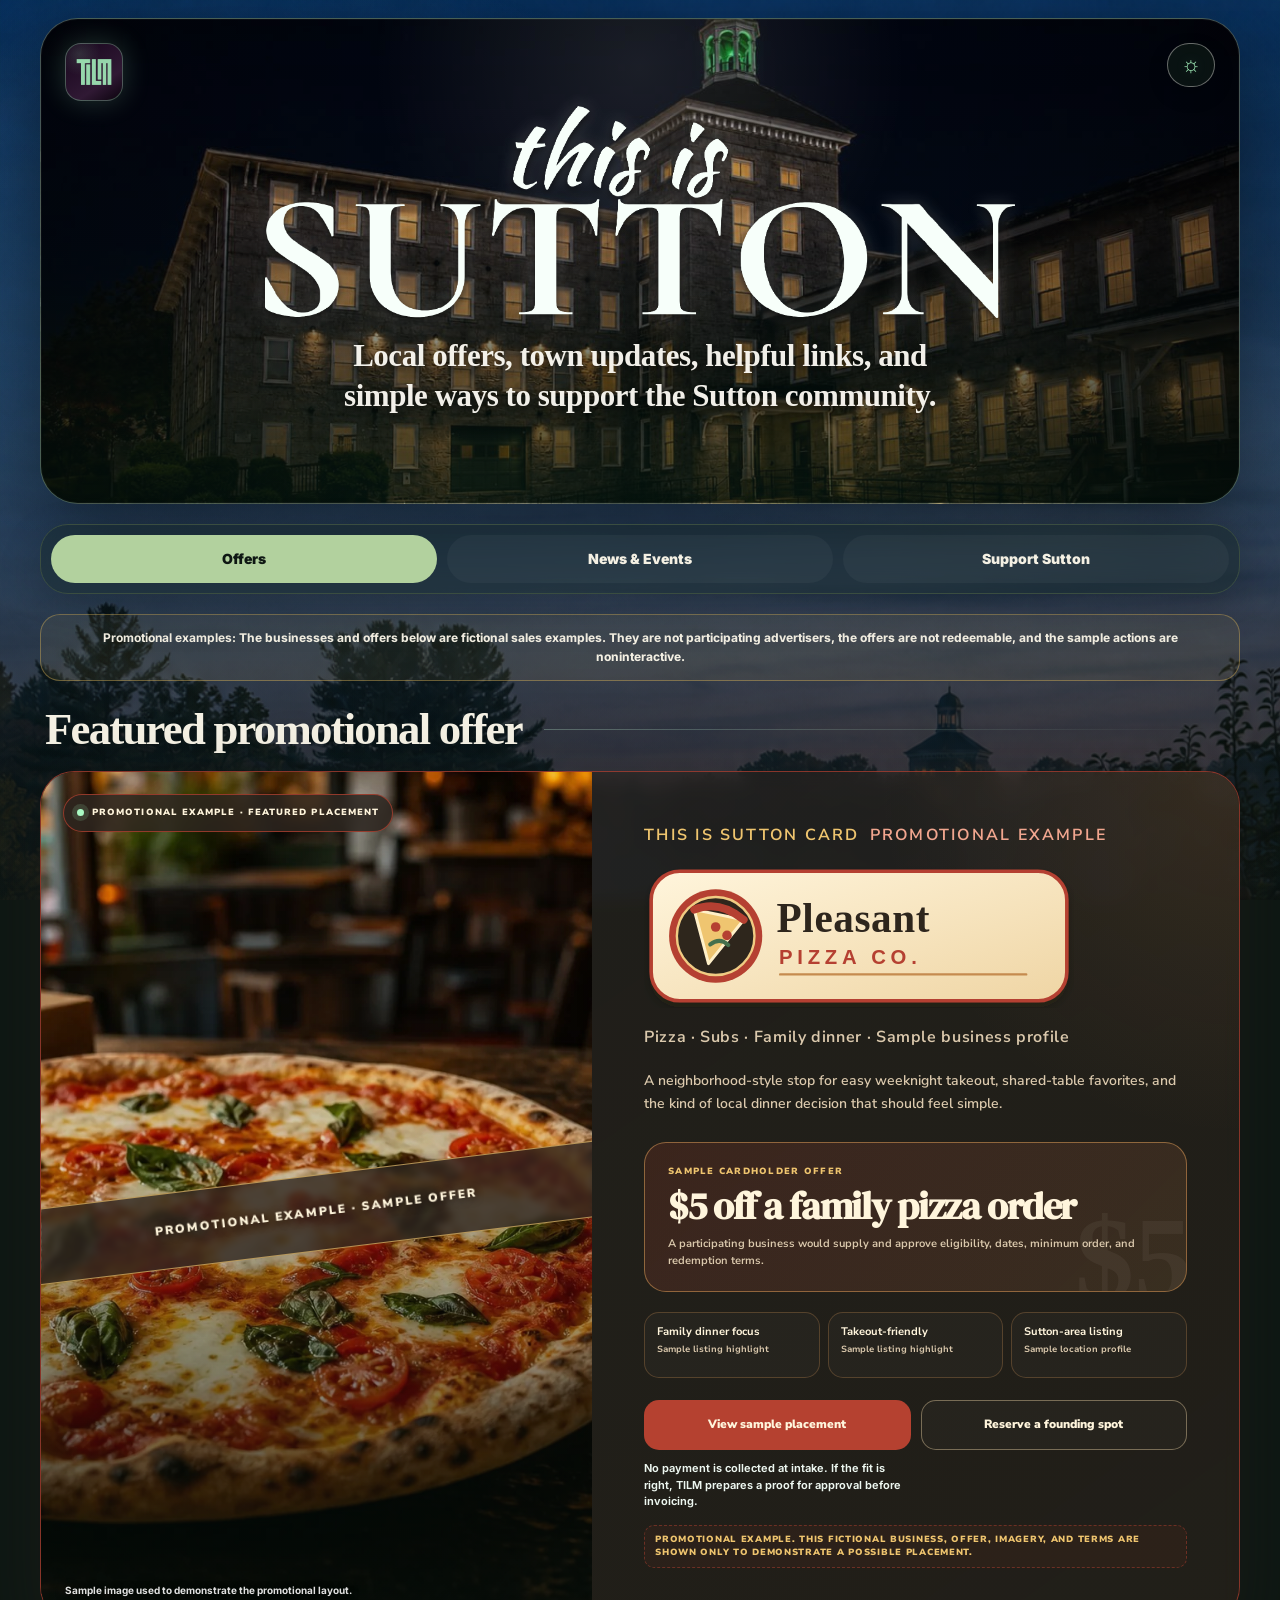
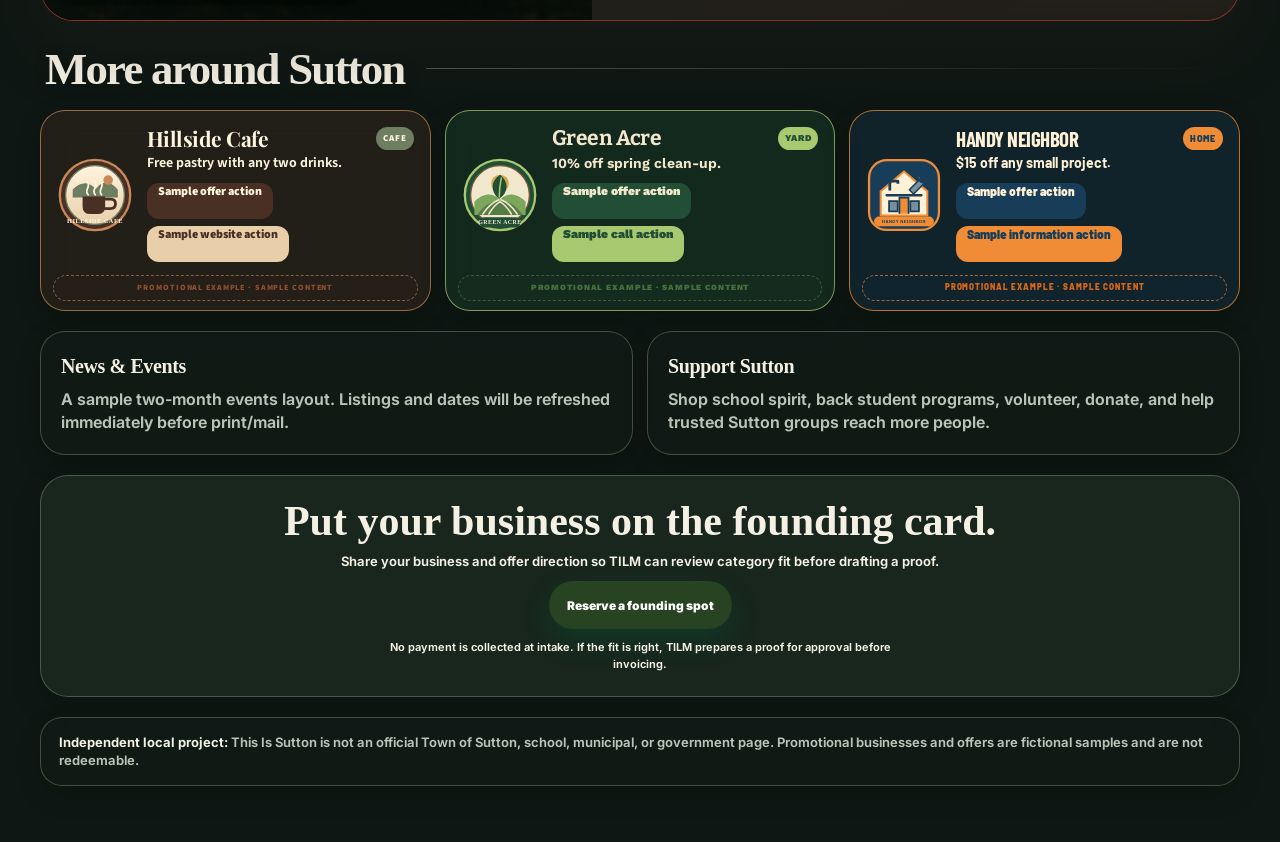
==== commit 27f85cf4: "Update public reservation messaging" ====
--- a/sutton/index.html
+++ b/sutton/index.html
@@ -189,7 +189,7 @@
               <summary>View sample placement</summary>
               <div class="feature-terms-panel">Promotional example—this is sample content, not a participating advertiser or redeemable offer. An approved listing would show the redemption steps, valid dates, exclusions, and direct business contact information here.</div>
             </details>
-            <a class="feature-action" href="https://docs.google.com/forms/d/e/1FAIpQLSdHepFKXU30rinx8aT_w94Xa5g8POqrdkYuu0Fn06JJw9cvgw/viewform" target="_blank" rel="noopener">Reserve a founding spot.</a><p class="form-access-note">Google sign-in is currently required because the form accepts file uploads. Prefer not to sign in? <a href="mailto:thisislocalmarketing@gmail.com">Contact TILM by email first.</a></p>
+            <a class="feature-action" href="https://docs.google.com/forms/d/e/1FAIpQLSdHepFKXU30rinx8aT_w94Xa5g8POqrdkYuu0Fn06JJw9cvgw/viewform" target="_blank" rel="noopener">Reserve a founding spot</a><p class="form-access-note">No payment is collected at intake. If the fit is right, TILM prepares a proof for approval before invoicing.</p>
           </div>
           <p class="feature-note">Promotional example. This fictional business, offer, imagery, and terms are shown only to demonstrate a possible placement.</p>
         </div>
@@ -208,7 +208,7 @@
       <a class="info-card info-card-link" href="support/"><b>Support Sutton</b><p>Shop school spirit, back student programs, volunteer, donate, and help trusted Sutton groups reach more people.</p></a>
     </section>
 
-    <section class="founding-cta" aria-labelledby="founding-spot-title"><h2 id="founding-spot-title">Put your business on the founding card.</h2><p>Share your business, offer direction, and brand assets so TILM can review category fit before drafting a proof.</p><a class="reserve-button" href="https://docs.google.com/forms/d/e/1FAIpQLSdHepFKXU30rinx8aT_w94Xa5g8POqrdkYuu0Fn06JJw9cvgw/viewform" target="_blank" rel="noopener">Reserve a founding spot.</a><p class="form-access-note">Google sign-in is currently required because the form accepts file uploads. Prefer not to sign in? <a href="mailto:thisislocalmarketing@gmail.com">Contact TILM by email first.</a></p></section>
+    <section class="founding-cta" aria-labelledby="founding-spot-title"><h2 id="founding-spot-title">Put your business on the founding card.</h2><p>Share your business and offer direction so TILM can review category fit before drafting a proof.</p><a class="reserve-button" href="https://docs.google.com/forms/d/e/1FAIpQLSdHepFKXU30rinx8aT_w94Xa5g8POqrdkYuu0Fn06JJw9cvgw/viewform" target="_blank" rel="noopener">Reserve a founding spot</a><p class="form-access-note">No payment is collected at intake. If the fit is right, TILM prepares a proof for approval before invoicing.</p></section>
 
     <div class="bottom"><b>Independent local project:</b> This Is Sutton is not an official Town of Sutton, school, municipal, or government page. Promotional businesses and offers are fictional samples and are not redeemable.</div>
   </main>
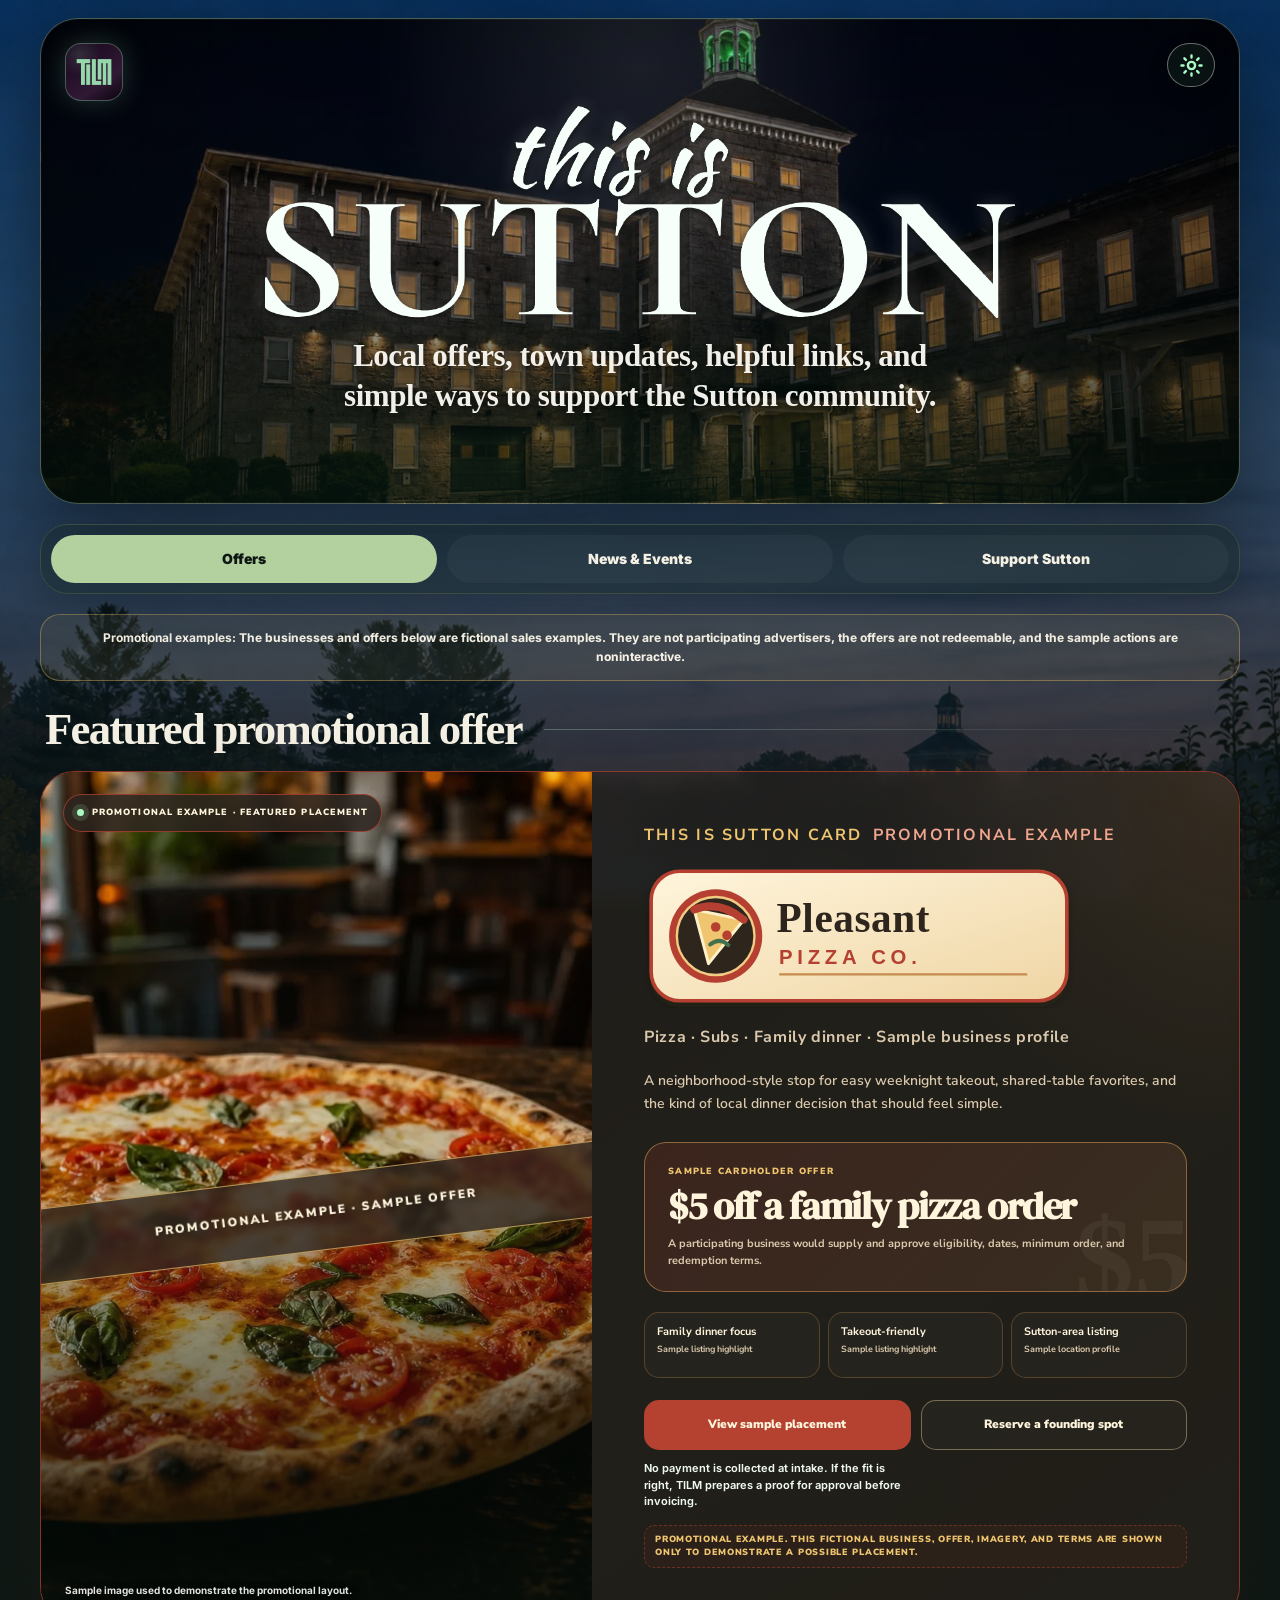
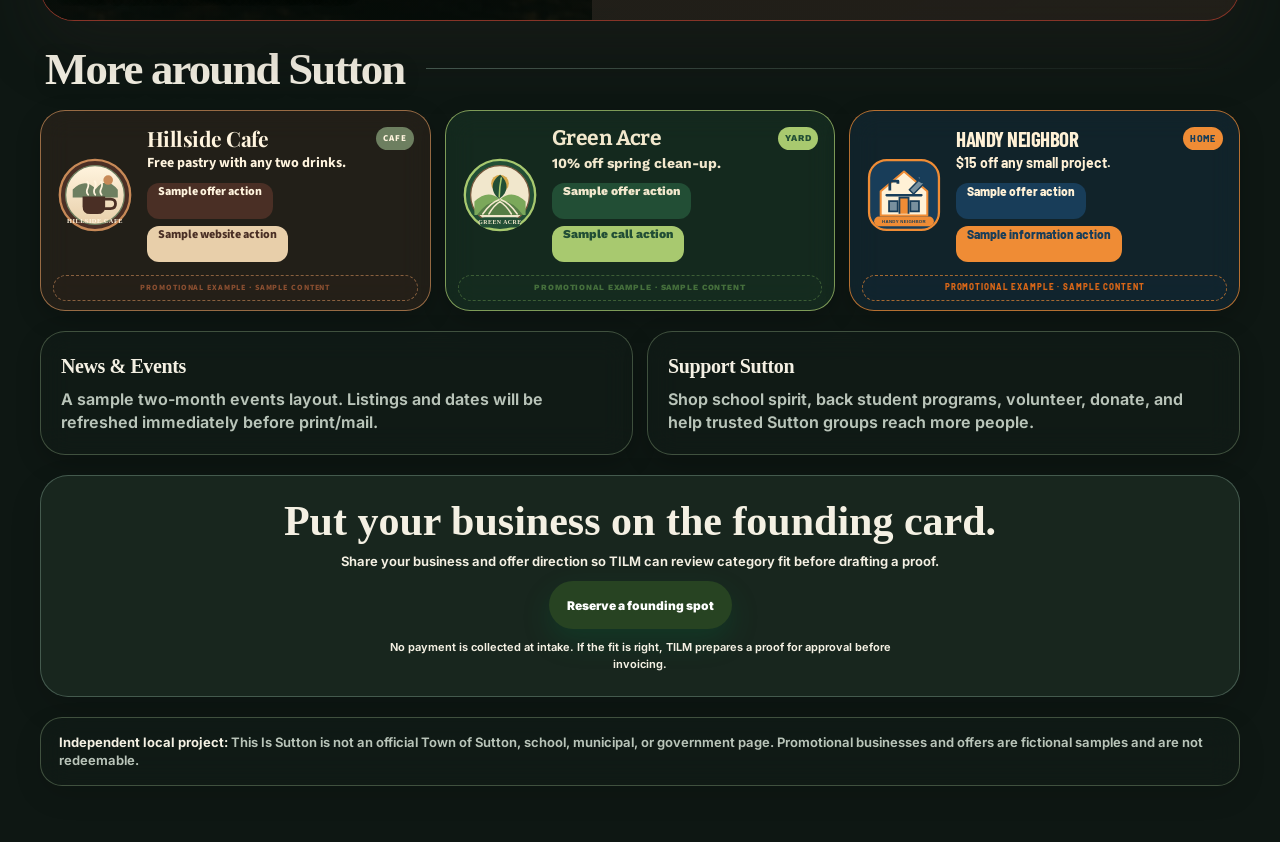
==== commit f13da5b3: "Optimize mobile experience and self-host fonts" ====
--- a/sutton/index.html
+++ b/sutton/index.html
@@ -12,10 +12,7 @@
   <meta property="og:title" content="This Is Sutton — Local Offers & Community Links" />
   <meta property="og:description" content="Explore clearly labeled promotional advertiser examples, Sutton community links, and the This Is Sutton founding card opportunity." />
   <meta property="og:url" content="https://thisislocalmarketing.github.io/tilm-signal-pages/sutton/" />
-  <link rel="preconnect" href="https://fonts.googleapis.com">
-  <link rel="preconnect" href="https://fonts.gstatic.com" crossorigin>
-  <link href="https://fonts.googleapis.com/css2?family=Cormorant+SC:wght@700&family=Inter:wght@500;600;700;800;900&display=swap" rel="stylesheet">
-  <link href="https://fonts.googleapis.com/css2?family=Barlow+Condensed:wght@700;800&family=Barlow:wght@600;700;800&family=Bitter:wght@700;800&family=DM+Serif+Display&family=Nunito+Sans:wght@600;700;800;900&family=Playfair+Display:wght@700;800&family=Source+Sans+3:wght@600;700;800&family=Work+Sans:wght@600;700;800&display=swap" rel="stylesheet">
+  <link href="../assets/brand/this-is-sutton/fonts/sutton-local-fonts.css" rel="stylesheet">
   <style>
     :root{
       --green:#00713D;--deep:#006D37;--leaf:#338E66;--sage:#A1C8B4;--tan:#C9B18B;--paper:#F7F4EA;--ink:#1F2F27;--cream:#FFFDF6;
@@ -136,13 +133,14 @@
     .sample-notice{border:1px solid rgba(216,179,90,.42);border-radius:20px;padding:14px 16px;background:rgba(216,179,90,.08);color:var(--text);font-size:12px;font-weight:750;line-height:1.55;text-align:center}.sample-notice strong{color:var(--title)}
     .founding-cta{display:grid;justify-items:center;gap:10px;border:1px solid rgba(161,200,180,.32);border-radius:28px;padding:24px;background:var(--surface);backdrop-filter:blur(16px);box-shadow:0 12px 32px rgba(0,0,0,.14);text-align:center}.founding-cta h2{font-family:Georgia,serif;color:var(--title);font-size:clamp(28px,4vw,42px);line-height:1;margin:0}.founding-cta p{max-width:68ch;color:var(--muted);font-size:13px;font-weight:650}.founding-cta .reserve-button{display:inline-flex;align-items:center;justify-content:center;min-height:48px;padding:0 18px;border-radius:999px;background:var(--green);color:#fff;text-decoration:none;font-size:12px;font-weight:950;box-shadow:0 12px 28px rgba(0,113,61,.24)}.form-access-note{max-width:72ch!important;color:var(--muted)!important;font-size:11px!important;line-height:1.5!important}.form-access-note a{color:var(--title);font-weight:900}
   </style>
+  <link href="../assets/brand/this-is-sutton/sutton-controls.css" rel="stylesheet">
 </head>
 <body data-theme="dark">
   <main class="page">
     <section class="hero" aria-labelledby="page-title">
       <div class="hero-top">
         <a class="tilm-logo" href="../" aria-label="Open the TILM Signal Page" title="TILM Signal Page"><img src="../assets/brand/tilm-logo-mint-square-web-2026-07-05.png" alt="TILM" width="900" height="900" /></a>
-        <button class="theme-toggle" type="button" aria-label="Switch to light mode" title="Switch to light mode"><span class="mode-icon" aria-hidden="true">☼</span></button>
+      <button class="theme-toggle" type="button" aria-label="Switch to light mode" title="Switch to light mode"><span class="mode-icon" aria-hidden="true"></span></button>
       </div>
       <div class="hero-inner" aria-label="This Is Sutton">
         <img class="brand-logo" src="../assets/brand/this-is-sutton/this-is-sutton-logo-white-transparent.png" alt="This Is Sutton" width="2443" height="690" />
@@ -220,7 +218,7 @@
     if (savedTheme === 'light' || savedTheme === 'dark') body.dataset.theme = savedTheme;
     function syncThemeButton(){
       const dark = body.dataset.theme === 'dark';
-      toggle.innerHTML = '<span class="mode-icon" aria-hidden="true">' + (dark ? '☼' : '☾') + '</span>';
+      toggle.innerHTML = '<span class="mode-icon" aria-hidden="true"></span>';
       toggle.setAttribute('aria-label', dark ? 'Switch to light mode' : 'Switch to dark mode');
       toggle.title = dark ? 'Switch to light mode' : 'Switch to dark mode';
     }
--- a/assets/brand/this-is-sutton/fonts/sutton-local-fonts.css
+++ b/assets/brand/this-is-sutton/fonts/sutton-local-fonts.css
@@ -0,0 +1,22 @@
+/* Self-hosted This Is Sutton type system. Latin subsets only. */
+@font-face { font-family:"Inter"; font-style:normal; font-weight:500 900; font-display:swap; src:url("inter-latin-500-900.woff2") format("woff2"); }
+@font-face { font-family:"Barlow Condensed"; font-style:normal; font-weight:700; font-display:swap; src:url("barlow-condensed-latin-700.woff2") format("woff2"); }
+@font-face { font-family:"Barlow Condensed"; font-style:normal; font-weight:800; font-display:swap; src:url("barlow-condensed-latin-800.woff2") format("woff2"); }
+@font-face { font-family:"Barlow"; font-style:normal; font-weight:600; font-display:swap; src:url("barlow-latin-600.woff2") format("woff2"); }
+@font-face { font-family:"Barlow"; font-style:normal; font-weight:700; font-display:swap; src:url("barlow-latin-700.woff2") format("woff2"); }
+@font-face { font-family:"Barlow"; font-style:normal; font-weight:800; font-display:swap; src:url("barlow-latin-800.woff2") format("woff2"); }
+@font-face { font-family:"Bitter"; font-style:normal; font-weight:700; font-display:swap; src:url("bitter-latin-700.woff2") format("woff2"); }
+@font-face { font-family:"Bitter"; font-style:normal; font-weight:800; font-display:swap; src:url("bitter-latin-800.woff2") format("woff2"); }
+@font-face { font-family:"DM Serif Display"; font-style:normal; font-weight:400; font-display:swap; src:url("dm-serif-display-latin-400.woff2") format("woff2"); }
+@font-face { font-family:"Nunito Sans"; font-style:normal; font-weight:600; font-display:swap; src:url("nunito-sans-latin-600.woff2") format("woff2"); }
+@font-face { font-family:"Nunito Sans"; font-style:normal; font-weight:700; font-display:swap; src:url("nunito-sans-latin-700.woff2") format("woff2"); }
+@font-face { font-family:"Nunito Sans"; font-style:normal; font-weight:800; font-display:swap; src:url("nunito-sans-latin-800.woff2") format("woff2"); }
+@font-face { font-family:"Nunito Sans"; font-style:normal; font-weight:900; font-display:swap; src:url("nunito-sans-latin-900.woff2") format("woff2"); }
+@font-face { font-family:"Playfair Display"; font-style:normal; font-weight:700; font-display:swap; src:url("playfair-display-latin-700.woff2") format("woff2"); }
+@font-face { font-family:"Playfair Display"; font-style:normal; font-weight:800; font-display:swap; src:url("playfair-display-latin-800.woff2") format("woff2"); }
+@font-face { font-family:"Source Sans 3"; font-style:normal; font-weight:600; font-display:swap; src:url("source-sans-3-latin-600.woff2") format("woff2"); }
+@font-face { font-family:"Source Sans 3"; font-style:normal; font-weight:700; font-display:swap; src:url("source-sans-3-latin-700.woff2") format("woff2"); }
+@font-face { font-family:"Source Sans 3"; font-style:normal; font-weight:800; font-display:swap; src:url("source-sans-3-latin-800.woff2") format("woff2"); }
+@font-face { font-family:"Work Sans"; font-style:normal; font-weight:600; font-display:swap; src:url("work-sans-latin-600.woff2") format("woff2"); }
+@font-face { font-family:"Work Sans"; font-style:normal; font-weight:700; font-display:swap; src:url("work-sans-latin-700.woff2") format("woff2"); }
+@font-face { font-family:"Work Sans"; font-style:normal; font-weight:800; font-display:swap; src:url("work-sans-latin-800.woff2") format("woff2"); }
--- a/assets/brand/this-is-sutton/sutton-controls.css
+++ b/assets/brand/this-is-sutton/sutton-controls.css
@@ -0,0 +1,56 @@
+/* Shared Sutton header controls aligned with the revised TILM mobile lockup. */
+.theme-toggle{
+  padding:0!important;
+  appearance:none;
+  -webkit-appearance:none;
+  display:grid!important;
+  place-items:center!important;
+  line-height:1!important;
+}
+
+.mode-icon{
+  position:relative;
+  display:block!important;
+  width:23px;
+  height:23px;
+  margin:auto;
+  overflow:visible;
+  color:currentColor;
+  font-size:0!important;
+  line-height:0!important;
+  background:none!important;
+  -webkit-mask:none!important;
+  mask:none!important;
+}
+
+.mode-icon::before{
+  content:"";
+  position:absolute;
+  inset:0;
+  background:currentColor;
+  -webkit-mask:url("data:image/svg+xml,%3Csvg xmlns='http://www.w3.org/2000/svg' viewBox='0 0 24 24'%3E%3Cg fill='none' stroke='black' stroke-width='2.5' stroke-linecap='round'%3E%3Ccircle cx='12' cy='12' r='3.75'/%3E%3Cpath d='M12 1.5v2.2M12 20.3v2.2M1.5 12h2.2M20.3 12h2.2M4.58 4.58l1.56 1.56M17.86 17.86l1.56 1.56M19.42 4.58l-1.56 1.56M6.14 17.86l-1.56 1.56'/%3E%3C/g%3E%3C/svg%3E") center / contain no-repeat;
+  mask:url("data:image/svg+xml,%3Csvg xmlns='http://www.w3.org/2000/svg' viewBox='0 0 24 24'%3E%3Cg fill='none' stroke='black' stroke-width='2.5' stroke-linecap='round'%3E%3Ccircle cx='12' cy='12' r='3.75'/%3E%3Cpath d='M12 1.5v2.2M12 20.3v2.2M1.5 12h2.2M20.3 12h2.2M4.58 4.58l1.56 1.56M17.86 17.86l1.56 1.56M19.42 4.58l-1.56 1.56M6.14 17.86l-1.56 1.56'/%3E%3C/g%3E%3C/svg%3E") center / contain no-repeat;
+}
+
+body[data-theme="light"] .mode-icon::before{
+  -webkit-mask-image:url("data:image/svg+xml,%3Csvg xmlns='http://www.w3.org/2000/svg' viewBox='0 0 24 24'%3E%3Cpath d='M20.35 15.15A8.45 8.45 0 0 1 8.85 3.65 8.45 8.45 0 1 0 20.35 15.15Z' fill='none' stroke='black' stroke-width='2.7' stroke-linecap='round' stroke-linejoin='round'/%3E%3C/svg%3E");
+  mask-image:url("data:image/svg+xml,%3Csvg xmlns='http://www.w3.org/2000/svg' viewBox='0 0 24 24'%3E%3Cpath d='M20.35 15.15A8.45 8.45 0 0 1 8.85 3.65 8.45 8.45 0 1 0 20.35 15.15Z' fill='none' stroke='black' stroke-width='2.7' stroke-linecap='round' stroke-linejoin='round'/%3E%3C/svg%3E");
+  transform:translate(.5px,-.5px) rotate(-2deg);
+}
+
+.theme-toggle:focus-visible,.tilm-logo:focus-visible{
+  outline:3px solid rgba(170,250,195,.68)!important;
+  outline-offset:3px!important;
+}
+
+@media(max-width:700px){
+  .tilm-logo,.theme-toggle{
+    width:37px!important;
+    height:37px!important;
+    min-width:37px!important;
+    min-height:37px!important;
+    border-radius:11px!important;
+  }
+  .tilm-logo{padding:0!important}
+  .tilm-logo img{width:100%!important;height:100%!important;border-radius:inherit!important;object-fit:cover!important}
+}
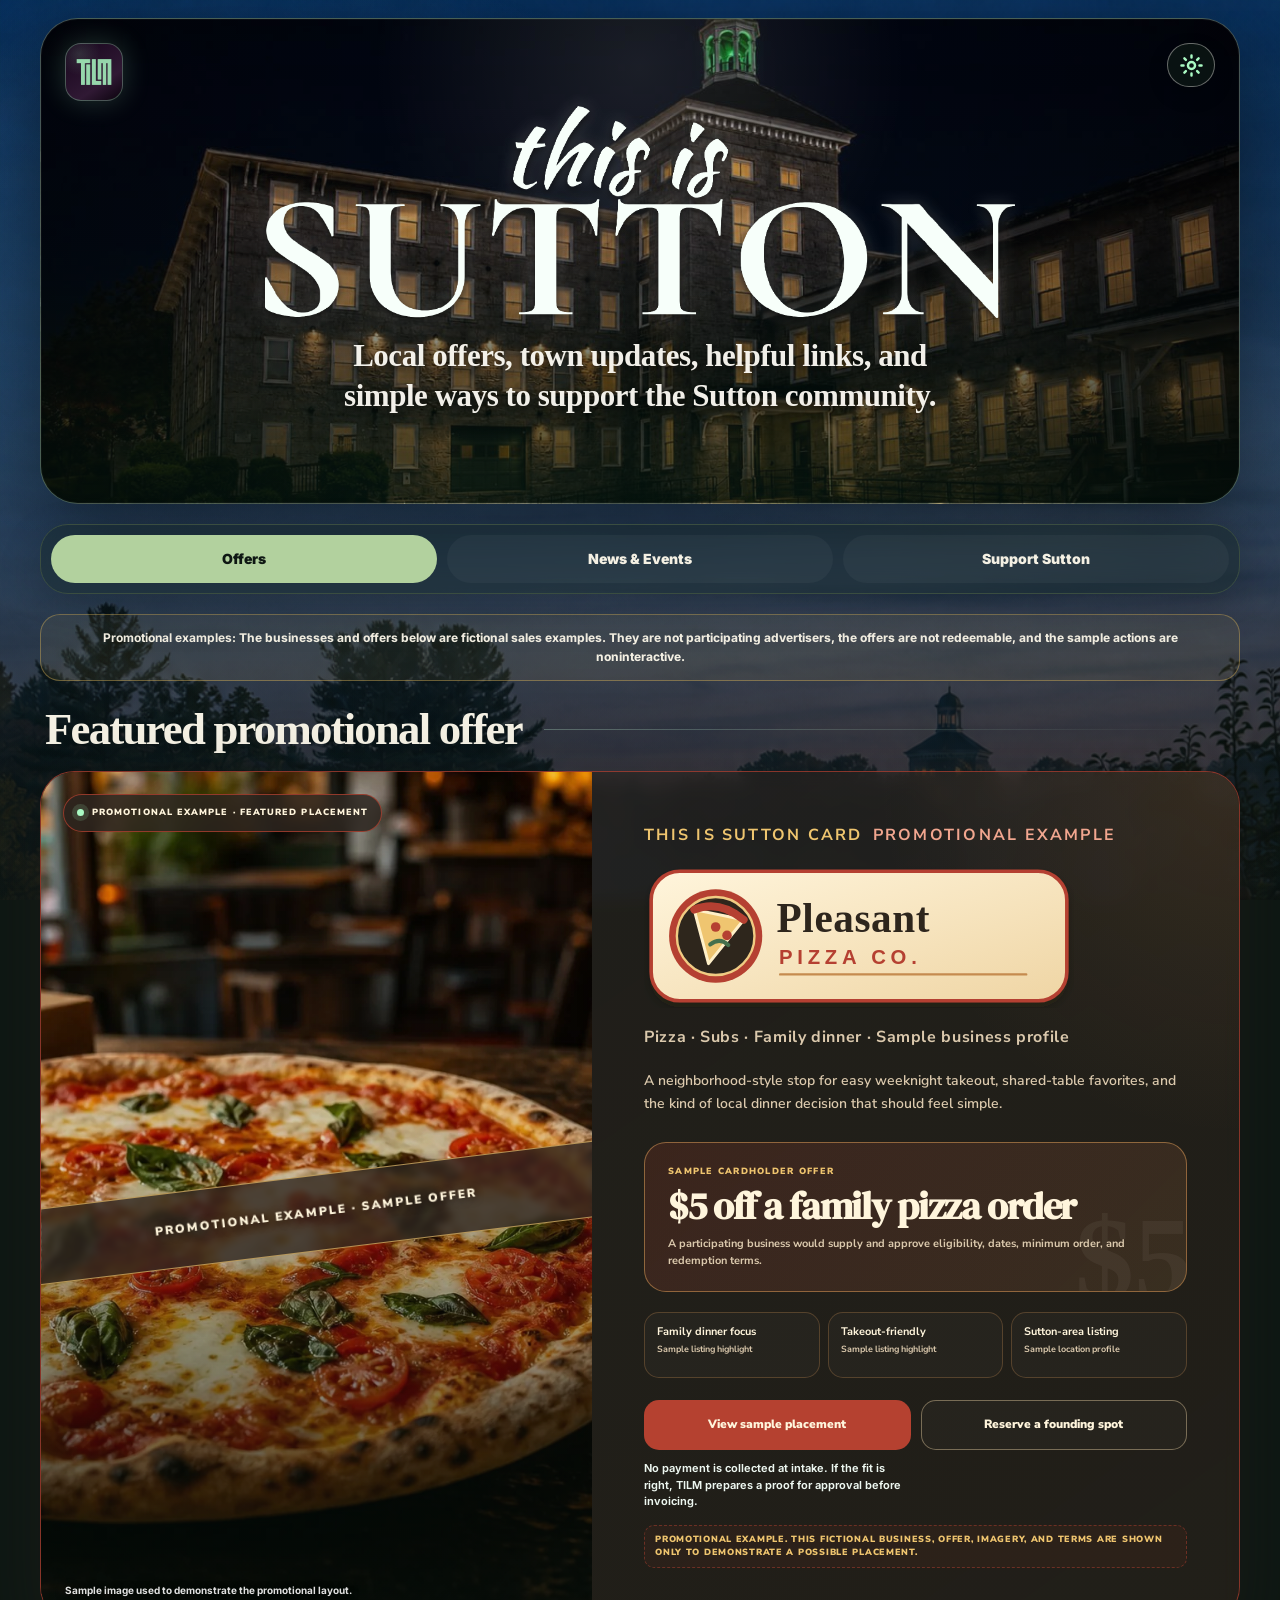
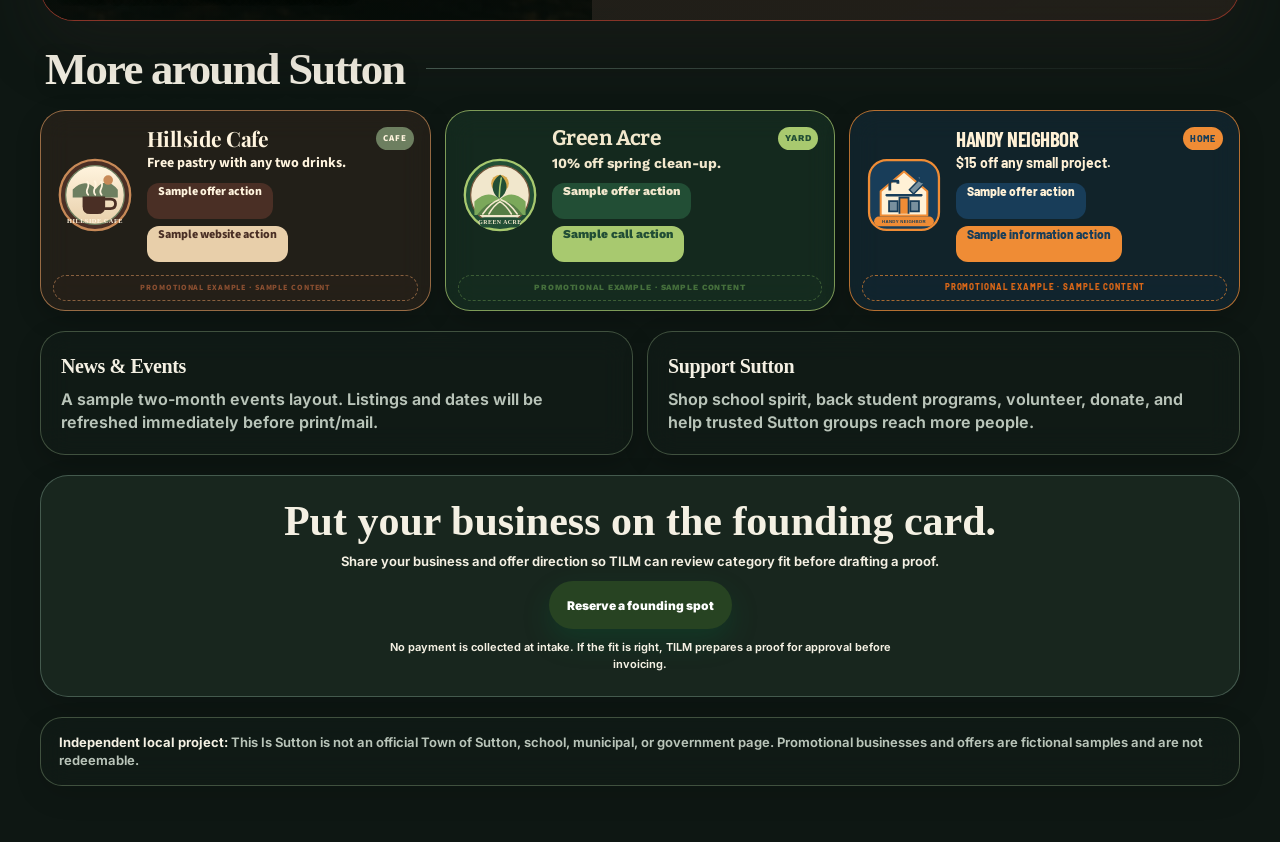
==== commit 354fdd2f: "Fix theme icons and neutralize social content copy" ====
--- a/sutton/index.html
+++ b/sutton/index.html
@@ -133,9 +133,11 @@
     .sample-notice{border:1px solid rgba(216,179,90,.42);border-radius:20px;padding:14px 16px;background:rgba(216,179,90,.08);color:var(--text);font-size:12px;font-weight:750;line-height:1.55;text-align:center}.sample-notice strong{color:var(--title)}
     .founding-cta{display:grid;justify-items:center;gap:10px;border:1px solid rgba(161,200,180,.32);border-radius:28px;padding:24px;background:var(--surface);backdrop-filter:blur(16px);box-shadow:0 12px 32px rgba(0,0,0,.14);text-align:center}.founding-cta h2{font-family:Georgia,serif;color:var(--title);font-size:clamp(28px,4vw,42px);line-height:1;margin:0}.founding-cta p{max-width:68ch;color:var(--muted);font-size:13px;font-weight:650}.founding-cta .reserve-button{display:inline-flex;align-items:center;justify-content:center;min-height:48px;padding:0 18px;border-radius:999px;background:var(--green);color:#fff;text-decoration:none;font-size:12px;font-weight:950;box-shadow:0 12px 28px rgba(0,113,61,.24)}.form-access-note{max-width:72ch!important;color:var(--muted)!important;font-size:11px!important;line-height:1.5!important}.form-access-note a{color:var(--title);font-weight:900}
   </style>
+  <link href="../assets/brand/this-is-sutton/sutton-mobile-experience.css" rel="stylesheet">
   <link href="../assets/brand/this-is-sutton/sutton-controls.css" rel="stylesheet">
 </head>
-<body data-theme="dark">
+<body class="page-offers" data-theme="dark">
+  <div class="page-backdrop" aria-hidden="true"></div>
   <main class="page">
     <section class="hero" aria-labelledby="page-title">
       <div class="hero-top">
@@ -214,11 +216,13 @@
   <script>
     const body = document.body;
     const toggle = document.querySelector('.theme-toggle');
+    const sunIcon = '<svg viewBox="0 0 24 24" aria-hidden="true" focusable="false"><circle cx="12" cy="12" r="3.7"></circle><path d="M12 1.5v2.2M12 20.3v2.2M1.5 12h2.2M20.3 12h2.2M4.58 4.58l1.56 1.56M17.86 17.86l1.56 1.56M19.42 4.58l-1.56 1.56M6.14 17.86l-1.56 1.56"></path></svg>';
+    const moonIcon = '<svg viewBox="0 0 24 24" aria-hidden="true" focusable="false"><path d="M20.35 15.15A8.45 8.45 0 0 1 8.85 3.65 8.45 8.45 0 1 0 20.35 15.15Z"></path></svg>';
     const savedTheme = localStorage.getItem('this-is-sutton-signal-theme');
     if (savedTheme === 'light' || savedTheme === 'dark') body.dataset.theme = savedTheme;
     function syncThemeButton(){
       const dark = body.dataset.theme === 'dark';
-      toggle.innerHTML = '<span class="mode-icon" aria-hidden="true"></span>';
+      toggle.innerHTML = '<span class="mode-icon mode-icon-svg" aria-hidden="true">' + (dark ? sunIcon : moonIcon) + '</span>';
       toggle.setAttribute('aria-label', dark ? 'Switch to light mode' : 'Switch to dark mode');
       toggle.title = dark ? 'Switch to light mode' : 'Switch to dark mode';
     }
--- a/assets/brand/this-is-sutton/sutton-mobile-experience.css
+++ b/assets/brand/this-is-sutton/sutton-mobile-experience.css
@@ -0,0 +1,264 @@
+/* Mobile-first refinement shared by the three This Is Sutton pages. */
+.page-backdrop{display:none}
+.month-divider{grid-column:1/-1;display:flex;align-items:center;gap:12px;margin:4px 2px 0;color:var(--title);font-family:Georgia,serif;font-size:22px;letter-spacing:-.02em}
+.month-divider:after{content:"";height:1px;flex:1;background:linear-gradient(90deg,rgba(201,177,139,.70),transparent)}
+.micro button:disabled{cursor:default;opacity:1}
+
+@media(max-width:850px){
+  html{min-width:320px;background:#071611}
+  body{
+    position:relative;
+    isolation:isolate;
+    min-width:320px;
+    overflow-x:hidden;
+    background:none!important;
+  }
+  body[data-theme="light"]{background:none!important}
+  body.page-offers{
+    --mobile-art:url('mobile-backgrounds/sutton-offers-mobile-dark-2026-07-16.webp');
+    --mobile-base:#071611;
+    --mobile-atmosphere:radial-gradient(circle at 86% 72%,rgba(201,177,139,.13),transparent 30%),radial-gradient(circle at 8% 18%,rgba(51,142,102,.10),transparent 34%),linear-gradient(180deg,rgba(4,13,10,.06),rgba(4,13,10,.22));
+  }
+  body.page-offers[data-theme="light"]{
+    --mobile-art:url('mobile-backgrounds/sutton-offers-mobile-light-2026-07-16.webp');
+    --mobile-base:#f7f4ea;
+    --mobile-atmosphere:radial-gradient(circle at 86% 72%,rgba(181,129,45,.10),transparent 30%),radial-gradient(circle at 8% 18%,rgba(0,113,61,.07),transparent 34%),linear-gradient(180deg,rgba(255,253,246,.03),rgba(247,244,234,.12));
+  }
+  body.page-news{
+    --mobile-art:url('mobile-backgrounds/sutton-news-mobile-dark-2026-07-16.webp');
+    --mobile-base:#071611;
+    --mobile-atmosphere:radial-gradient(circle at 88% 16%,rgba(201,177,139,.12),transparent 29%),radial-gradient(circle at 9% 64%,rgba(51,142,102,.09),transparent 33%),linear-gradient(180deg,rgba(4,13,10,.04),rgba(4,13,10,.20));
+  }
+  body.page-news[data-theme="light"]{
+    --mobile-art:url('mobile-backgrounds/sutton-news-mobile-light-2026-07-16.webp');
+    --mobile-base:#f7f4ea;
+    --mobile-atmosphere:radial-gradient(circle at 88% 16%,rgba(181,129,45,.08),transparent 29%),radial-gradient(circle at 9% 64%,rgba(0,113,61,.06),transparent 33%),linear-gradient(180deg,rgba(255,253,246,.02),rgba(247,244,234,.10));
+  }
+  body.page-support{
+    --mobile-art:url('mobile-backgrounds/sutton-support-mobile-dark-2026-07-16.webp');
+    --mobile-base:#071611;
+    --mobile-atmosphere:radial-gradient(circle at 82% 78%,rgba(201,177,139,.12),transparent 31%),radial-gradient(circle at 7% 24%,rgba(161,200,180,.08),transparent 34%),linear-gradient(180deg,rgba(4,13,10,.05),rgba(4,13,10,.22));
+  }
+  body.page-support[data-theme="light"]{
+    --mobile-art:url('mobile-backgrounds/sutton-support-mobile-light-2026-07-16.webp');
+    --mobile-base:#f7f4ea;
+    --mobile-atmosphere:radial-gradient(circle at 82% 78%,rgba(181,129,45,.09),transparent 31%),radial-gradient(circle at 7% 24%,rgba(0,113,61,.06),transparent 34%),linear-gradient(180deg,rgba(255,253,246,.02),rgba(247,244,234,.11));
+  }
+  .page-backdrop{
+    display:block;
+    position:fixed;
+    inset:0;
+    z-index:-2;
+    pointer-events:none;
+    background-color:var(--mobile-base);
+    background-image:var(--mobile-art);
+    background-position:center;
+    background-size:cover;
+    background-repeat:no-repeat;
+  }
+  body:before{
+    content:"";
+    position:fixed!important;
+    inset:0!important;
+    z-index:-1!important;
+    pointer-events:none;
+    background:var(--mobile-atmosphere)!important;
+    mask-image:none!important;
+  }
+  body:after{
+    position:fixed!important;
+    inset:0!important;
+    z-index:-1!important;
+    opacity:.016!important;
+    mix-blend-mode:soft-light!important;
+  }
+  .page{position:relative;z-index:1}
+
+  .tabs{
+    grid-template-columns:.78fr 1.28fr 1.16fr!important;
+    gap:6px!important;
+    padding:6px!important;
+    border-radius:19px!important;
+    position:sticky;
+    top:calc(8px + env(safe-area-inset-top));
+    z-index:30;
+    backdrop-filter:none!important;
+    -webkit-backdrop-filter:none!important;
+  }
+  body[data-theme="dark"] .tabs{background:rgba(12,28,21,.82)!important;border-color:rgba(161,200,180,.32)!important}
+  body[data-theme="light"] .tabs{background:rgba(247,244,234,.88)!important;border-color:rgba(0,113,61,.20)!important}
+  .tab{
+    min-width:0;
+    min-height:48px!important;
+    padding:0 5px!important;
+    border-radius:14px!important;
+    font-size:12px!important;
+    line-height:1.12!important;
+    text-align:center;
+    text-wrap:balance;
+  }
+
+  :where(a,button,summary):focus-visible{
+    outline:3px solid #aafac3!important;
+    outline-offset:3px!important;
+  }
+  :where(a,button,summary){-webkit-tap-highlight-color:rgba(170,250,195,.18)}
+}
+
+@media(max-width:700px){
+  .tilm-logo,.theme-toggle{
+    width:37px!important;
+    height:37px!important;
+    min-width:37px!important;
+    min-height:37px!important;
+    border-radius:11px!important;
+  }
+  .tilm-logo{padding:0!important}
+  .tilm-logo img{border-radius:inherit!important;object-fit:cover!important}
+}
+
+@media(max-width:520px){
+  .page{width:94vw!important;margin-top:0!important;margin-bottom:34px!important;gap:14px!important}
+  .hero{
+    width:100vw;
+    margin-left:calc(50% - 50vw);
+    min-height:400px!important;
+    border:0!important;
+    border-radius:0!important;
+    box-shadow:none!important;
+  }
+  .hero-top{
+    top:calc(16px + env(safe-area-inset-top))!important;
+    left:calc(16px + env(safe-area-inset-left))!important;
+    right:calc(16px + env(safe-area-inset-right))!important;
+  }
+  .hero-inner{padding-top:calc(env(safe-area-inset-top) / 2)}
+  .brand-logo{width:min(325px,100%)!important}
+  .hero h1{max-width:31ch!important;font-size:18px!important;line-height:1.32!important}
+  .section-head{margin-top:8px!important}
+  .section-head h2{font-size:30px!important;line-height:1!important}
+
+  body.page-news,body.page-support{--surface:rgba(14,29,22,.74);--border:rgba(161,200,180,.31);--muted:#d0dbd4}
+  body.page-news[data-theme="light"],body.page-support[data-theme="light"]{--surface:rgba(255,253,246,.82);--border:rgba(0,82,44,.22);--muted:#46564d}
+  body.page-news .intro-main,body.page-news .event,body.page-news .source-card,body.page-news .notice,
+  body.page-support .action-card,body.page-support .tip-panel,body.page-support .source-card,body.page-support .notice{
+    backdrop-filter:none!important;
+    -webkit-backdrop-filter:none!important;
+    box-shadow:0 12px 30px rgba(0,0,0,.18)!important;
+  }
+
+  /* Offers: readable advertising previews and comfortable phone controls. */
+  .page-offers .content{gap:14px}
+  .page-offers .section-head{padding:9px 12px;border:1px solid rgba(161,200,180,.28);border-radius:17px;background:rgba(12,31,23,.68)}
+  body.page-offers[data-theme="light"] .section-head{background:rgba(255,253,246,.76);border-color:rgba(0,113,61,.20)}
+  .page-offers .feature{border-radius:24px}
+  .page-offers .feature-media{width:100%;min-width:0;min-height:0!important;aspect-ratio:4/3;background-position:46% center}
+  .page-offers .feature-copy{padding:22px 18px}
+  body.page-offers[data-theme="dark"] .brand-pleasant .feature-copy{background:radial-gradient(circle at 100% 0,rgba(197,139,79,.15),transparent 35%),linear-gradient(145deg,rgba(45,37,31,.82),rgba(57,41,31,.76))}
+  body.page-offers[data-theme="light"] .brand-pleasant .feature-copy{background:radial-gradient(circle at 100% 0,rgba(197,139,79,.13),transparent 35%),linear-gradient(145deg,rgba(255,245,220,.86),rgba(239,213,164,.80))}
+  .page-offers .feature-photo-note{font-size:11px!important;line-height:1.45!important}
+  .page-offers .feature-badge{font-size:10px;letter-spacing:.09em}
+  .page-offers .feature-story{font-size:14px!important;line-height:1.62!important}
+  .page-offers .feature-offer span{font-size:11px}
+  .page-offers .feature-offer p{font-size:12px!important;line-height:1.5!important}
+  .page-offers .feature-fact b{font-size:13px}
+  .page-offers .feature-fact span{font-size:11px;line-height:1.42}
+  .page-offers .feature-terms-panel{font-size:12px;line-height:1.55}
+  .page-offers .feature-note{font-size:11px!important;line-height:1.45!important;letter-spacing:.055em}
+  .page-offers .offer{border-radius:21px}
+  body.page-offers[data-theme="dark"] .offer.brand-hillside{background:rgba(74,47,37,.76)}
+  body.page-offers[data-theme="light"] .offer.brand-hillside{background:rgba(255,244,222,.82)}
+  body.page-offers[data-theme="dark"] .offer.brand-green-acre{background:rgba(34,78,53,.76)}
+  body.page-offers[data-theme="light"] .offer.brand-green-acre{background:rgba(241,231,204,.82)}
+  body.page-offers[data-theme="dark"] .offer.brand-handy{background:rgba(24,61,89,.76)}
+  body.page-offers[data-theme="light"] .offer.brand-handy{background:rgba(255,241,214,.82)}
+  .page-offers .micro button{min-height:44px!important;font-size:12px}
+  .page-offers .demo-ad-watermark{min-height:30px;font-size:10px;letter-spacing:.08em}
+  body.page-offers[data-theme="dark"] .info-card,body.page-offers[data-theme="dark"] .bottom{background:rgba(16,32,24,.74)}
+  body.page-offers[data-theme="light"] .info-card,body.page-offers[data-theme="light"] .bottom{background:rgba(255,253,246,.82)}
+  .page-offers .info-card{padding:19px}
+  .page-offers .info-card p{font-size:14px;line-height:1.55}
+  body.page-offers[data-theme="light"] .brand-pleasant .feature-eyebrow span,
+  body.page-offers[data-theme="light"] .brand-pleasant .feature-offer span{color:#8c3f31}
+
+  /* News: quicker scanning and full-size source targets. */
+  .page-news .intro-main{padding:23px 20px;gap:22px;border-radius:24px}
+  .page-news .month-divider{padding:3px 4px;color:#fffdf6;text-shadow:0 2px 8px rgba(0,0,0,.62)}
+  body.page-news[data-theme="light"] .month-divider{color:#1d4a31;text-shadow:0 1px 7px rgba(255,253,246,.80)}
+  .page-news .intro h2{font-size:40px}
+  .page-news .intro-copy>p:last-child{font-size:15px;line-height:1.62}
+  .page-news .date-window{padding:14px;gap:8px}
+  .page-news .featured{min-height:360px;padding:28px 22px;border-radius:24px;background:linear-gradient(96deg,rgba(8,24,17,.90),rgba(25,58,40,.78) 62%,rgba(71,105,82,.58))}
+  .page-news .featured h2{font-size:42px}
+  .page-news .featured p{font-size:15px;line-height:1.58}
+  .page-news .event{grid-template-columns:68px minmax(0,1fr);gap:14px;padding:19px;border-radius:22px}
+  .page-news .event h3{font-size:25px}
+  .page-news .event .meta{font-size:12px;line-height:1.45}
+  .page-news .event p{font-size:14px;line-height:1.55}
+  .page-news .event a{
+    display:inline-flex;
+    align-items:center;
+    min-height:44px;
+    margin-top:12px;
+    padding:0 12px;
+    border:1px solid var(--border);
+    border-radius:13px;
+    background:rgba(161,200,180,.10);
+    font-size:12px;
+    text-decoration:none;
+  }
+  body.page-news[data-theme="light"] .event a{background:rgba(0,113,61,.08);color:#165f3f}
+  .page-news .source-card{padding:19px}
+  .page-news .source-card b{font-size:21px}
+  .page-news .source-card span{font-size:13px;line-height:1.55}
+  .page-news .source-head{background:rgba(19,57,38,.88)!important;border-color:rgba(201,177,139,.48)!important}
+  body.page-news[data-theme="light"] .source-head{background:rgba(25,82,52,.90)!important}
+
+  /* Support: a compact path overview and easy thumb-first actions. */
+  .page-support .support-hero{padding:26px 20px;gap:24px;border-radius:24px;background:linear-gradient(112deg,rgba(10,27,19,.88),rgba(32,73,48,.76) 60%,rgba(93,132,101,.55))}
+  .page-support .support-copy h2{font-size:45px}
+  .page-support .support-copy>p{font-size:15px;line-height:1.62}
+  .page-support .support-paths{grid-template-columns:repeat(2,minmax(0,1fr))!important;gap:8px}
+  .page-support .support-path{min-height:140px;padding:14px;border-radius:17px;background:linear-gradient(145deg,rgba(11,31,21,.76),rgba(22,48,34,.68))}
+  .page-support .support-paths .support-path:nth-child(2n){background:linear-gradient(145deg,rgba(22,48,34,.74),rgba(39,74,51,.62))}
+  .page-support .path-top{gap:8px;margin-bottom:10px}
+  .page-support .path-index{width:30px;height:30px}
+  .page-support .support-path b{font-size:18px}
+  .page-support .support-path p{font-size:12px;line-height:1.42}
+  .page-support .action-card{min-height:0;padding:22px 19px;border-radius:22px}
+  .page-support .action-card h3{font-size:32px}
+  .page-support .action-card p{font-size:14px;line-height:1.58}
+  .page-support .actions{display:grid;grid-template-columns:1fr;gap:9px;padding-top:19px}
+  .page-support .button{width:100%;min-height:48px;font-size:13px}
+  body.page-support[data-theme="light"] .button.secondary{background:rgba(255,255,255,.40);color:#1d5f3e;border-color:rgba(0,82,44,.28)}
+  .page-support .tip-panel{padding:24px 20px;border-radius:24px}
+  .page-support .tip-panel h3{font-size:40px}
+  .page-support .tip-panel p{font-size:15px;line-height:1.6}
+  .page-support .tip-requirements span{font-size:11px;line-height:1.35}
+  .page-support .submit{min-height:54px}
+  .page-support .source-card{padding:19px}
+  .page-support .source-card b{font-size:21px}
+  .page-support .source-card span{font-size:13px;line-height:1.55}
+  .page-support .source-head{background:rgba(19,57,38,.88)!important;border-color:rgba(201,177,139,.48)!important}
+  body.page-support[data-theme="light"] .source-head{background:rgba(25,82,52,.90)!important}
+}
+
+@media(max-width:360px){
+  .tabs{gap:4px!important;padding:5px!important}
+  .tab{font-size:11px!important;padding-inline:3px!important}
+  .brand-logo{width:min(300px,100%)!important}
+  .hero h1{max-width:29ch!important;font-size:17px!important}
+  .page-offers .offer.business-brand{grid-template-columns:68px minmax(0,1fr);gap:11px;padding-inline:13px}
+  .page-offers .business-badge{width:68px;height:68px}
+  .page-news .event{grid-template-columns:60px minmax(0,1fr);gap:12px;padding:17px 15px}
+  .page-news .date{width:60px;min-height:72px}
+  .page-news .date strong{font-size:29px}
+  .page-support .support-hero{padding-inline:17px}
+  .page-support .support-path{padding:13px 12px}
+  .page-support .support-path b{font-size:17px}
+  .page-support .support-path p{font-size:11.5px}
+}
+
+@media(hover:none){
+  .theme-toggle:hover,.tilm-logo:hover,.tab:hover,.event:hover,.source-card:hover,.action-card:hover,.support-path:hover{transform:none!important}
+}
--- a/assets/brand/this-is-sutton/sutton-controls.css
+++ b/assets/brand/this-is-sutton/sutton-controls.css
@@ -6,6 +6,27 @@
   display:grid!important;
   place-items:center!important;
   line-height:1!important;
+}
+
+.mode-icon.mode-icon-svg{
+  display:grid!important;
+  place-items:center!important;
+}
+
+.mode-icon.mode-icon-svg::before{
+  display:none!important;
+}
+
+.mode-icon.mode-icon-svg svg{
+  display:block;
+  width:23px;
+  height:23px;
+  fill:none;
+  stroke:currentColor;
+  stroke-width:2.55;
+  stroke-linecap:round;
+  stroke-linejoin:round;
+  overflow:visible;
 }
 
 .mode-icon{
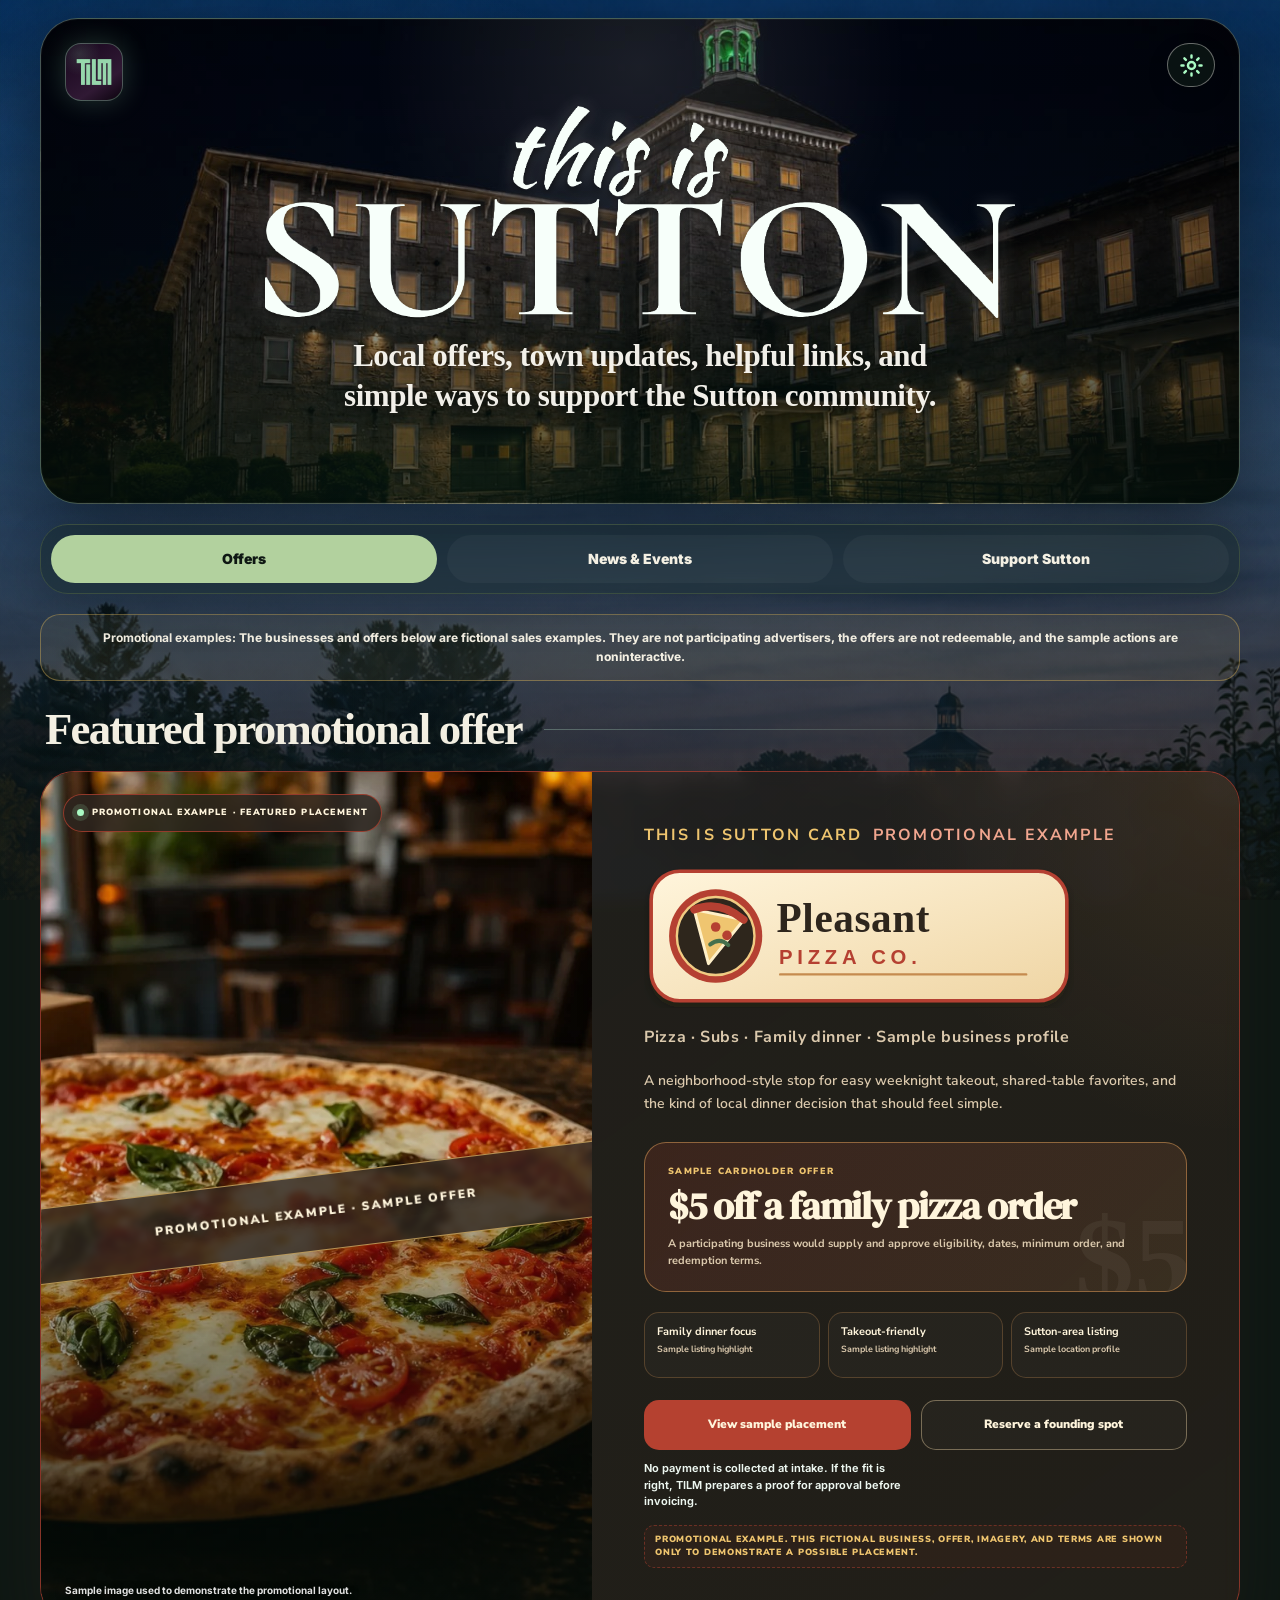
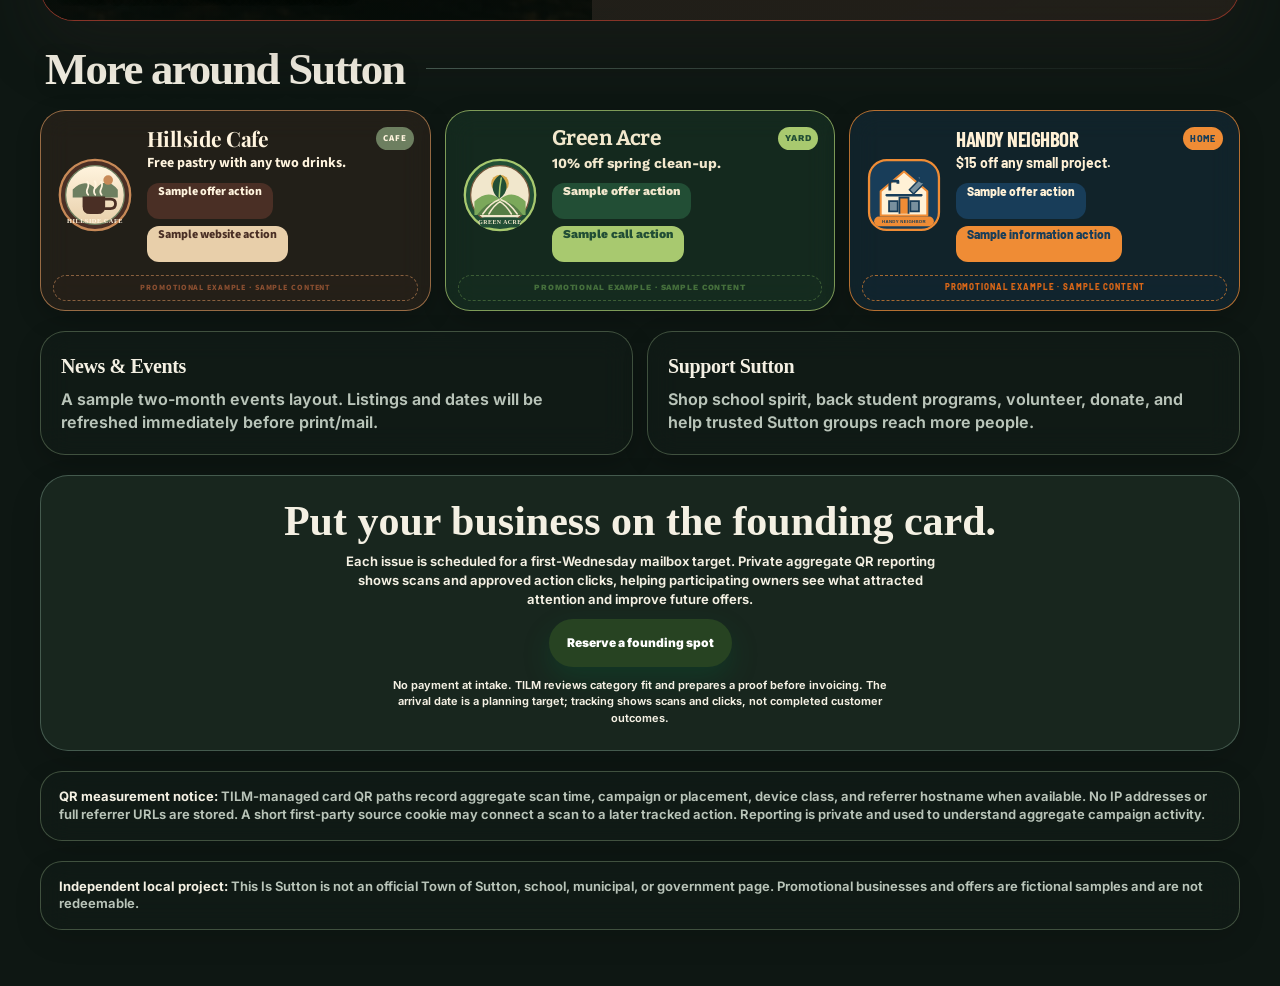
==== commit f3351a54: "Clarify card schedule and QR reporting" ====
--- a/sutton/index.html
+++ b/sutton/index.html
@@ -208,8 +208,9 @@
       <a class="info-card info-card-link" href="support/"><b>Support Sutton</b><p>Shop school spirit, back student programs, volunteer, donate, and help trusted Sutton groups reach more people.</p></a>
     </section>
 
-    <section class="founding-cta" aria-labelledby="founding-spot-title"><h2 id="founding-spot-title">Put your business on the founding card.</h2><p>Share your business and offer direction so TILM can review category fit before drafting a proof.</p><a class="reserve-button" href="https://docs.google.com/forms/d/e/1FAIpQLSdHepFKXU30rinx8aT_w94Xa5g8POqrdkYuu0Fn06JJw9cvgw/viewform" target="_blank" rel="noopener">Reserve a founding spot</a><p class="form-access-note">No payment is collected at intake. If the fit is right, TILM prepares a proof for approval before invoicing.</p></section>
-
+    <section class="founding-cta" aria-labelledby="founding-spot-title"><h2 id="founding-spot-title">Put your business on the founding card.</h2><p>Each issue is scheduled for a first-Wednesday mailbox target. Private aggregate QR reporting shows scans and approved action clicks, helping participating owners see what attracted attention and improve future offers.</p><a class="reserve-button" href="https://docs.google.com/forms/d/e/1FAIpQLSdHepFKXU30rinx8aT_w94Xa5g8POqrdkYuu0Fn06JJw9cvgw/viewform" target="_blank" rel="noopener">Reserve a founding spot</a><p class="form-access-note">No payment at intake. TILM reviews category fit and prepares a proof before invoicing. The arrival date is a planning target; tracking shows scans and clicks, not completed customer outcomes.</p></section>
+
+    <div class="bottom"><b>QR measurement notice:</b> TILM-managed card QR paths record aggregate scan time, campaign or placement, device class, and referrer hostname when available. No IP addresses or full referrer URLs are stored. A short first-party source cookie may connect a scan to a later tracked action. Reporting is private and used to understand aggregate campaign activity.</div>
     <div class="bottom"><b>Independent local project:</b> This Is Sutton is not an official Town of Sutton, school, municipal, or government page. Promotional businesses and offers are fictional samples and are not redeemable.</div>
   </main>
 
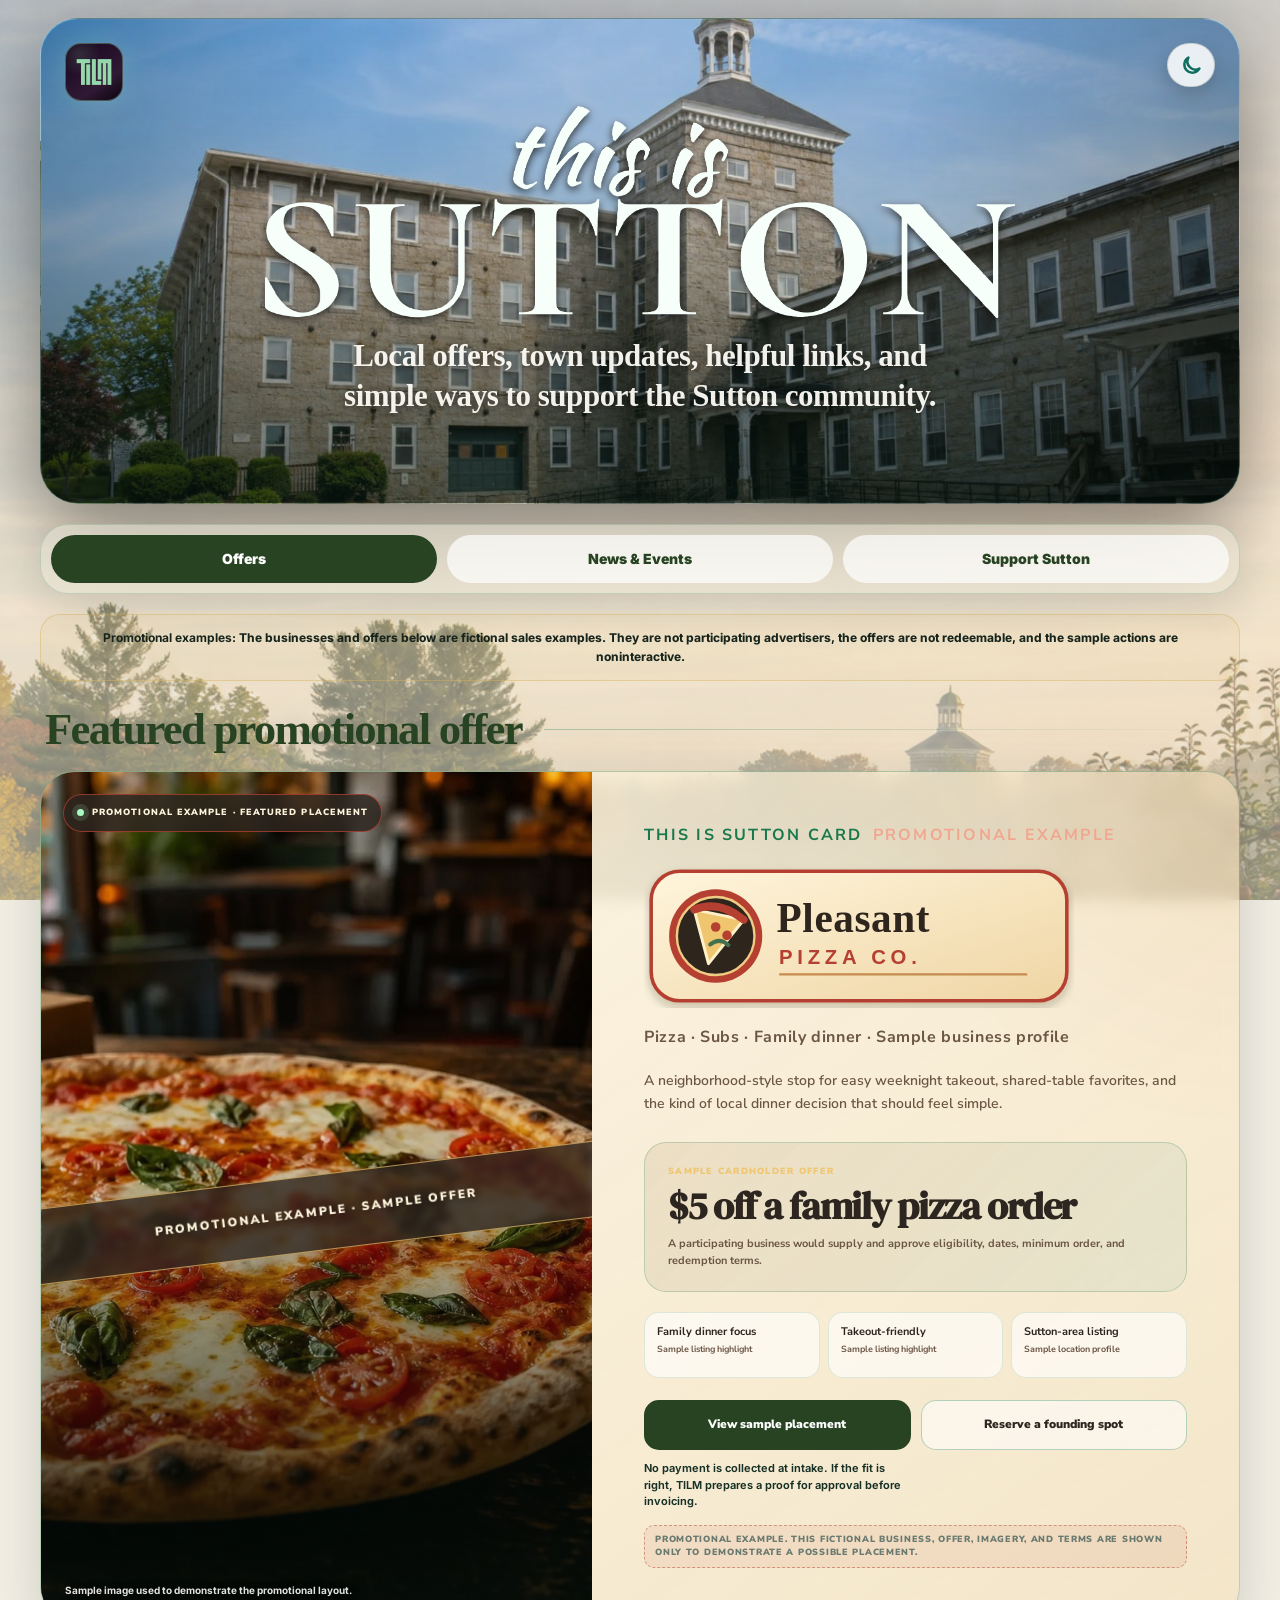
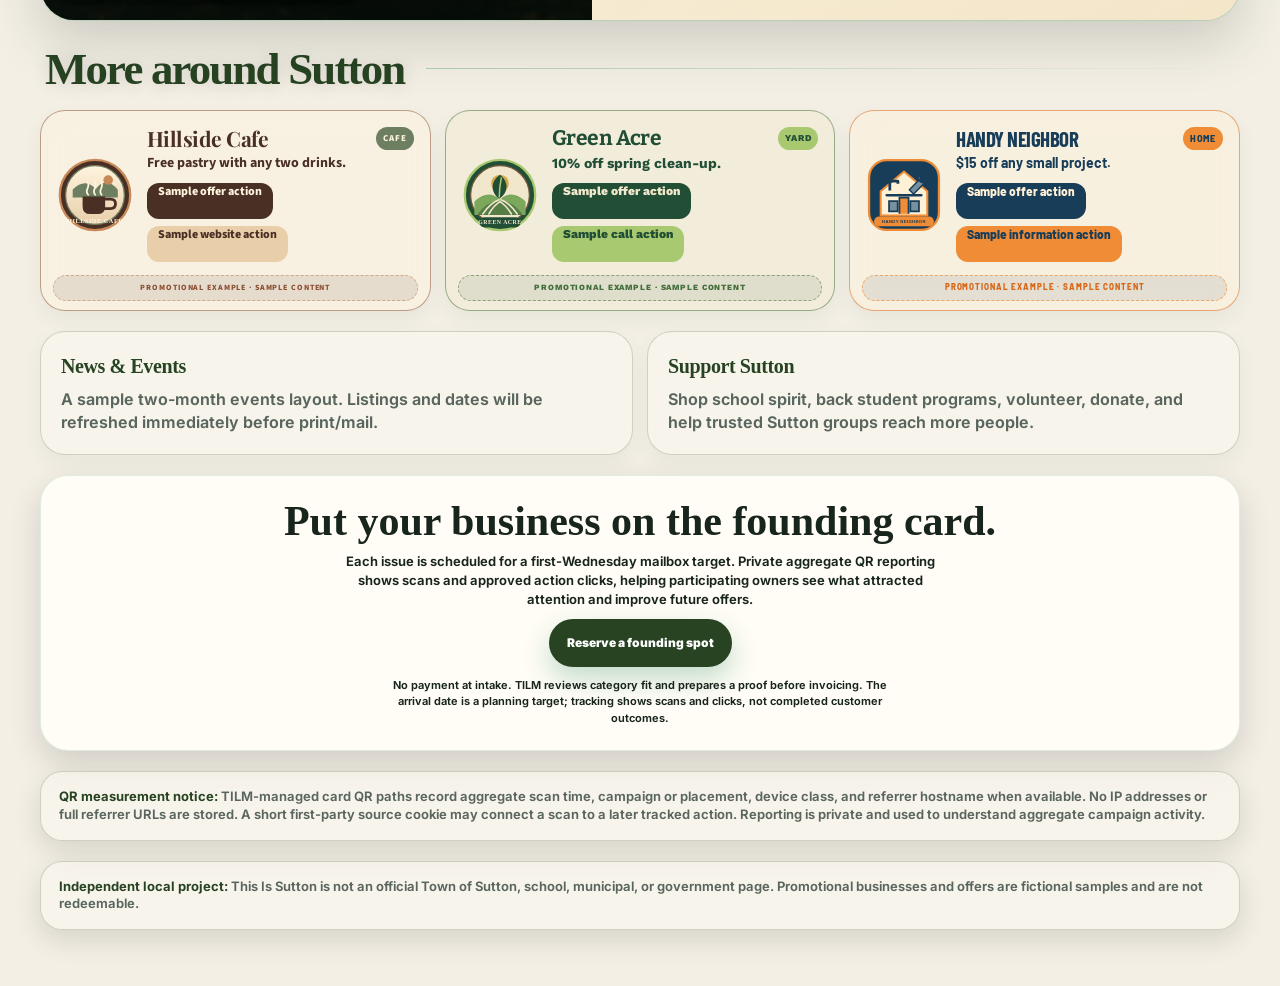
==== commit cc29a72a: "Set brand-specific default themes" ====
--- a/sutton/index.html
+++ b/sutton/index.html
@@ -136,7 +136,7 @@
   <link href="../assets/brand/this-is-sutton/sutton-mobile-experience.css" rel="stylesheet">
   <link href="../assets/brand/this-is-sutton/sutton-controls.css" rel="stylesheet">
 </head>
-<body class="page-offers" data-theme="dark">
+<body class="page-offers" data-theme="light">
   <div class="page-backdrop" aria-hidden="true"></div>
   <main class="page">
     <section class="hero" aria-labelledby="page-title">
@@ -219,8 +219,6 @@
     const toggle = document.querySelector('.theme-toggle');
     const sunIcon = '<svg viewBox="0 0 24 24" aria-hidden="true" focusable="false"><circle cx="12" cy="12" r="3.7"></circle><path d="M12 1.5v2.2M12 20.3v2.2M1.5 12h2.2M20.3 12h2.2M4.58 4.58l1.56 1.56M17.86 17.86l1.56 1.56M19.42 4.58l-1.56 1.56M6.14 17.86l-1.56 1.56"></path></svg>';
     const moonIcon = '<svg viewBox="0 0 24 24" aria-hidden="true" focusable="false"><path d="M20.35 15.15A8.45 8.45 0 0 1 8.85 3.65 8.45 8.45 0 1 0 20.35 15.15Z"></path></svg>';
-    const savedTheme = localStorage.getItem('this-is-sutton-signal-theme');
-    if (savedTheme === 'light' || savedTheme === 'dark') body.dataset.theme = savedTheme;
     function syncThemeButton(){
       const dark = body.dataset.theme === 'dark';
       toggle.innerHTML = '<span class="mode-icon mode-icon-svg" aria-hidden="true">' + (dark ? sunIcon : moonIcon) + '</span>';
@@ -229,7 +227,6 @@
     }
     toggle.addEventListener('click', () => {
       body.dataset.theme = body.dataset.theme === 'dark' ? 'light' : 'dark';
-      localStorage.setItem('this-is-sutton-signal-theme', body.dataset.theme);
       syncThemeButton();
     });
     syncThemeButton();
